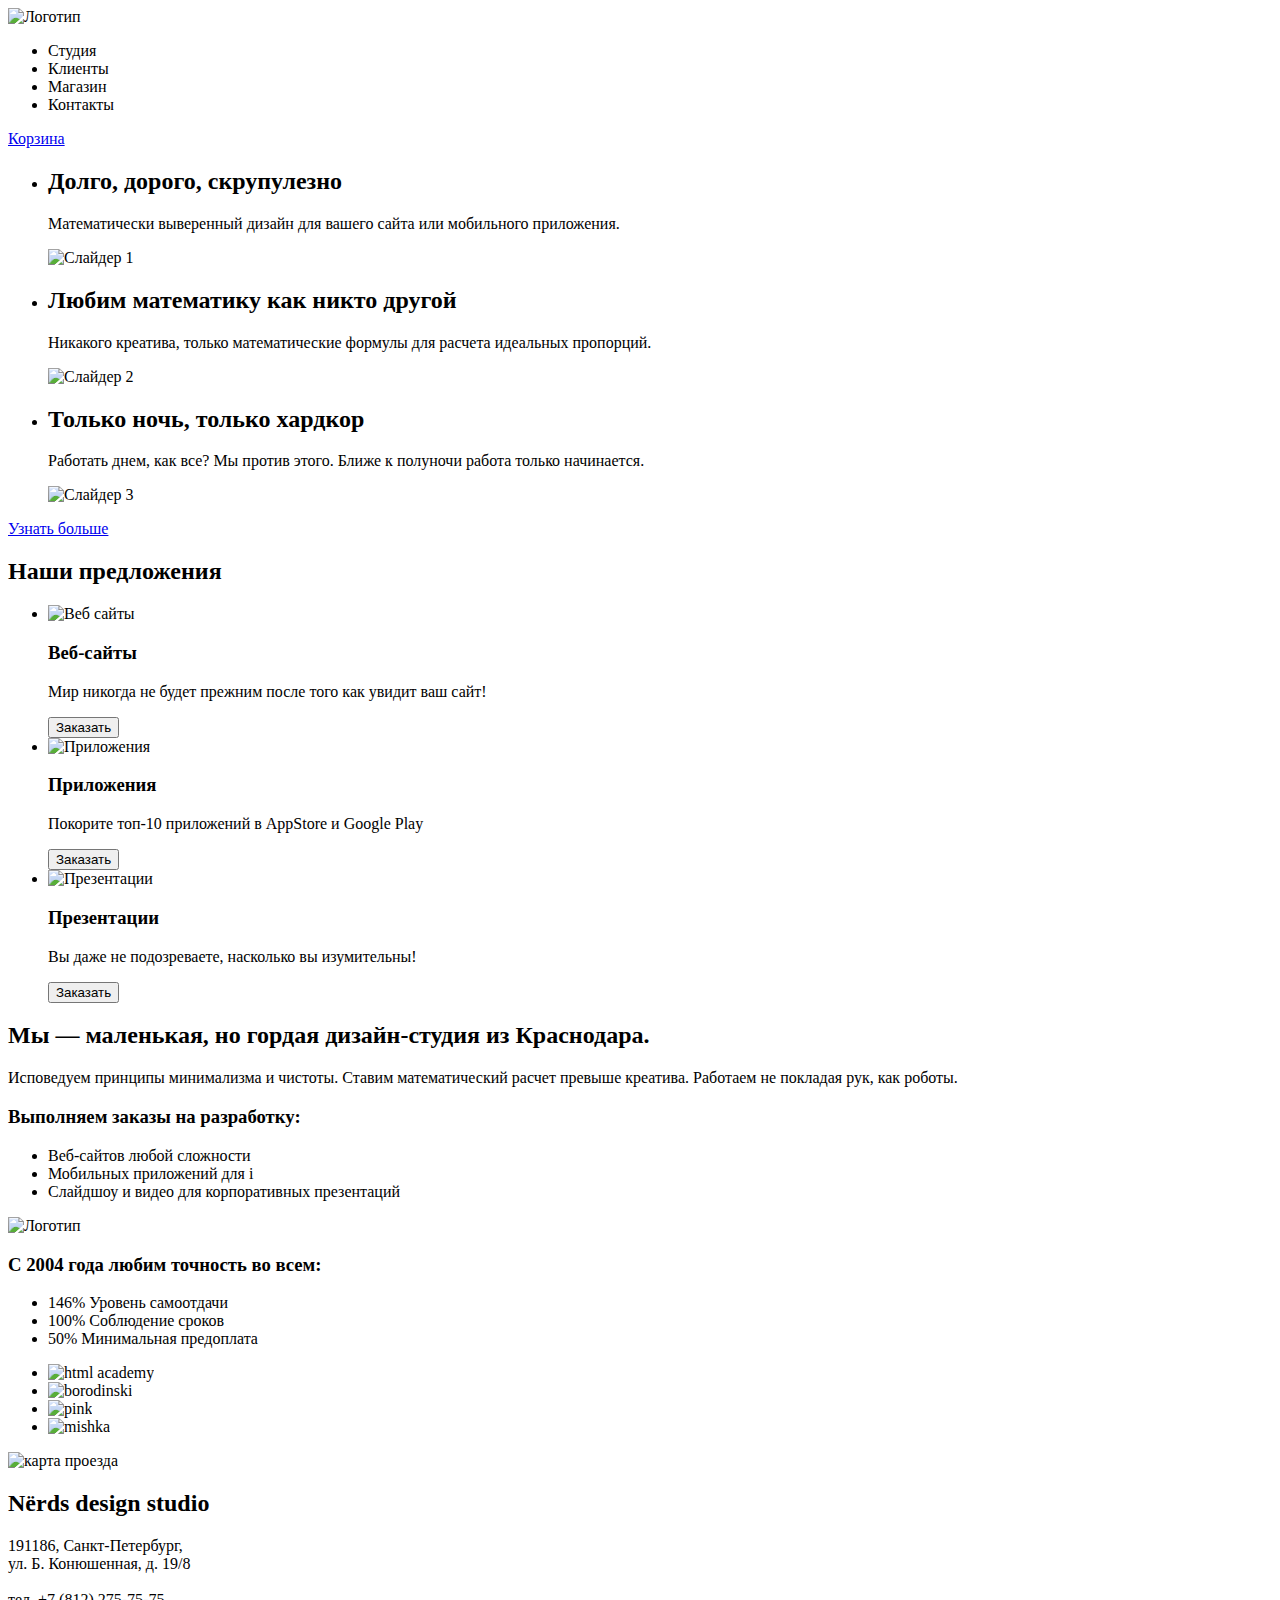
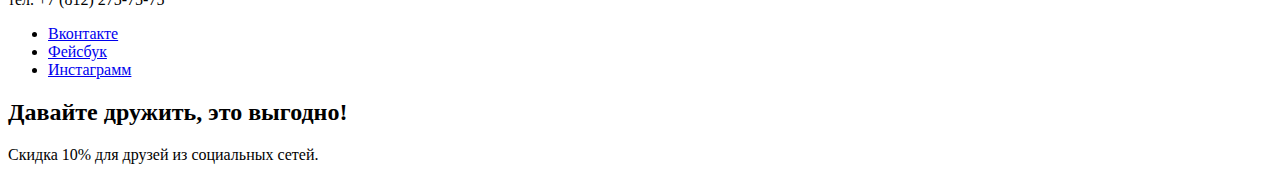
==== index.html @ 2d34b8bb "1. Разметка" ====
<!DOCTYPE html>
<html lang="ru">
  <head>
    <meta charset="UTF-8">
    <title>Nerds Index</title>
    <link href="css/normalize.css" rel="stylesheet">
    <link href="css/main.css" rel="stylesheet">
  </head>
  <body>
    <header class="main-header">
      <img src="" alt="Логотип">
      <nav class="main-navigation">
        <ul class="main-menu">
          <li>Студия</li>
          <li>Клиенты</li>
          <li>Магазин</li>
          <li>Контакты</li>
        </ul>
        <a href="#" class="cart-link">Корзина</a>
      </nav>
        <ul class="main-slider-list">
          <li class="slide-1">
              <h2>Долго, дорого, скрупулезно</h2>
              <p>Математически выверенный дизайн для вашего сайта или мобильного приложения.</p>
              <img src="" alt="Слайдер 1">
          </li>
          <li class="slide-2">
            <h2>Любим математику как никто другой</h2>
            <p>Никакого креатива, только математические формулы для расчета идеальных пропорций.</p>
            <img src="" alt="Слайдер 2">
          </li>
          <li class="slide-3">
            <h2>Только ночь, только хардкор</h2>
            <p>Работать днем, как все? Мы против этого. Ближе к полуночи работа только начинается.</p>
            <img src="" alt="Слайдер 3">
          </li>
        </ul>
        <a class="button button-know-more" href="#" >Узнать больше</a>
    </header>
    <main>
      <section class="main-offers">
        <h2 class="visually-hidden">Наши предложения</h2>
        <ul class="offers-list">
          <li class="web-sites">
              <img src="" alt="Веб сайты">
              <h3>Веб-сайты</h3>
              <p>Мир никогда не будет прежним после того как увидит ваш сайт!</p>
              <button type="submit" class="button button-order">Заказать</button>
          </li>
          <li class="applications">
            <img src="" alt="Приложения">
            <h3>Приложения</h3>
            <p>Покорите топ-10 приложений в AppStore и Google Play</p>
            <button type="submit" class="button button-order">Заказать</button>
          </li>
          <li class="presentations">
            <img src="" alt="Презентации">
            <h3>Презентации</h3>
            <p>Вы даже не подозреваете, насколько вы изумительны!</p>
            <button type="submit" class="button button-order">Заказать</button>
          </li>
        </ul>
      </section>
      <section class="about-us">
        <div class="index-columns">
          <div class="index-left-column">
            <h2>Мы — маленькая, но гордая дизайн-студия из Краснодара.</h2>
            <p>Исповедуем принципы минимализма и чистоты. Ставим математический расчет превыше креатива. Работаем не покладая рук, как роботы.</p>
            <h3>Выполняем заказы на разработку:</h3>
            <ul class="about-us-list">
              <li>Веб-сайтов любой сложности</li>
              <li>Мобильных приложений для i</li>
              <li>Слайдшоу и видео для корпоративных презентаций</li>
            </ul>
          </div>
          <div class="index-right-column">
            <img src="" alt="Логотип">
            <h3>С 2004 года любим точность во всем:</h3>
            <ul class="about-us-numbers-list">
              <li><span>146%</span> Уровень самоотдачи</li>
              <li><span>100%</span> Соблюдение сроков</li>
              <li><span>50%</span> Минимальная предоплата</li>
            </ul>
          </div>
        </div>
        <ul class="customers-list">
          <li><img src="" alt="html academy"></li>
          <li><img src="" alt="borodinski"></li>
          <li><img src="" alt="pink"></li>
          <li><img src="" alt="mishka"></li>
        </ul>
      </section>
    </main>
    <footer>
      <section class="footer-map">
        <img src="" alt="карта проезда">
        <div class="footer-map-contacts">
          <h2>Nёrds design studio</h2>
          <p>191186, Санкт-Петербург,<br>
            ул. Б. Конюшенная, д. 19/8 <br>
            <br>
            тел. +7 (812) 275-75-75
          </p>
        </div>
      </section>
      <ul class="footer-social-list">
        <li><a href="#" class="vk"><span class="visually-hidden">Вконтакте</span></a></li>
        <li><a href="#" class="facebook"><span class="visually-hidden">Фейсбук</span></a></li>
        <li><a href="#" class="instagram"><span class="visually-hidden">Инстаграмм</span></a></li>
      </ul>
      <h2>Давайте дружить, это выгодно!</h2>
      <p>Скидка 10% для друзей из социальных сетей.</p>
    </footer>
  </body>
</html>
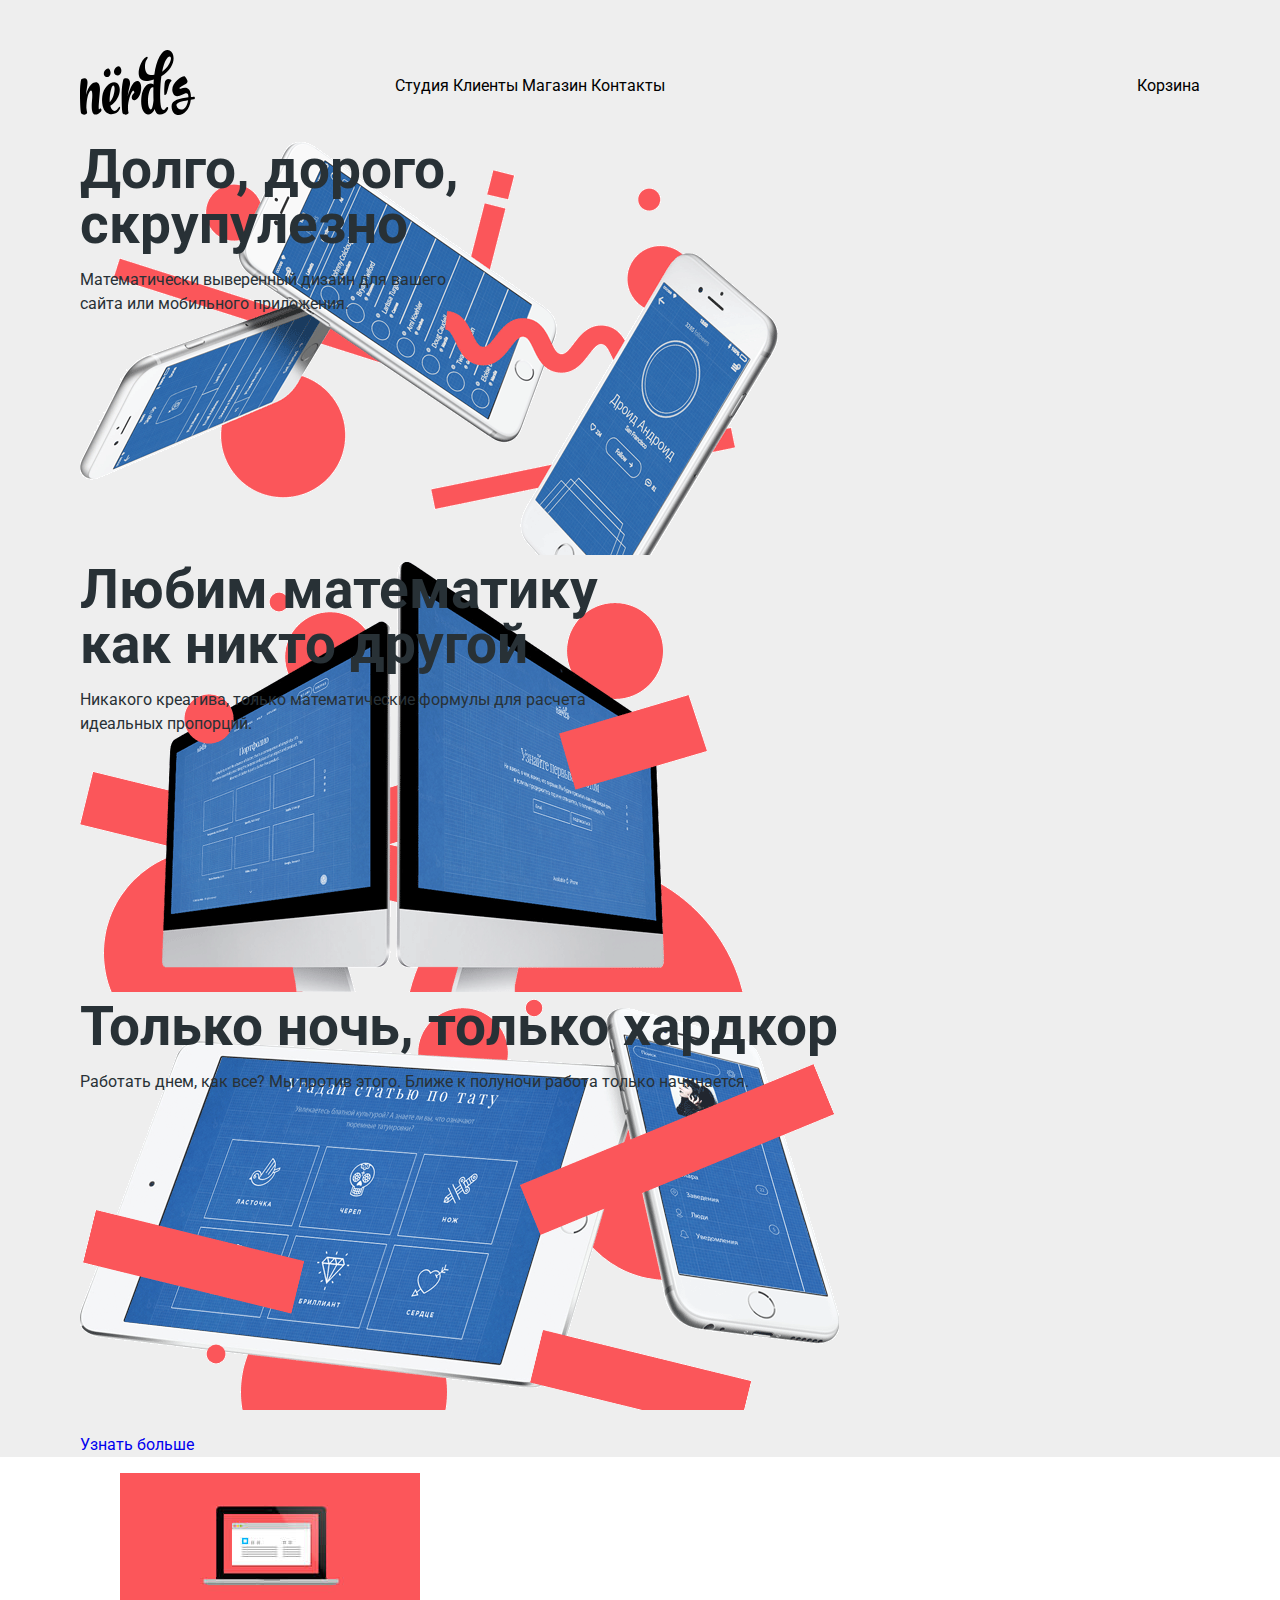
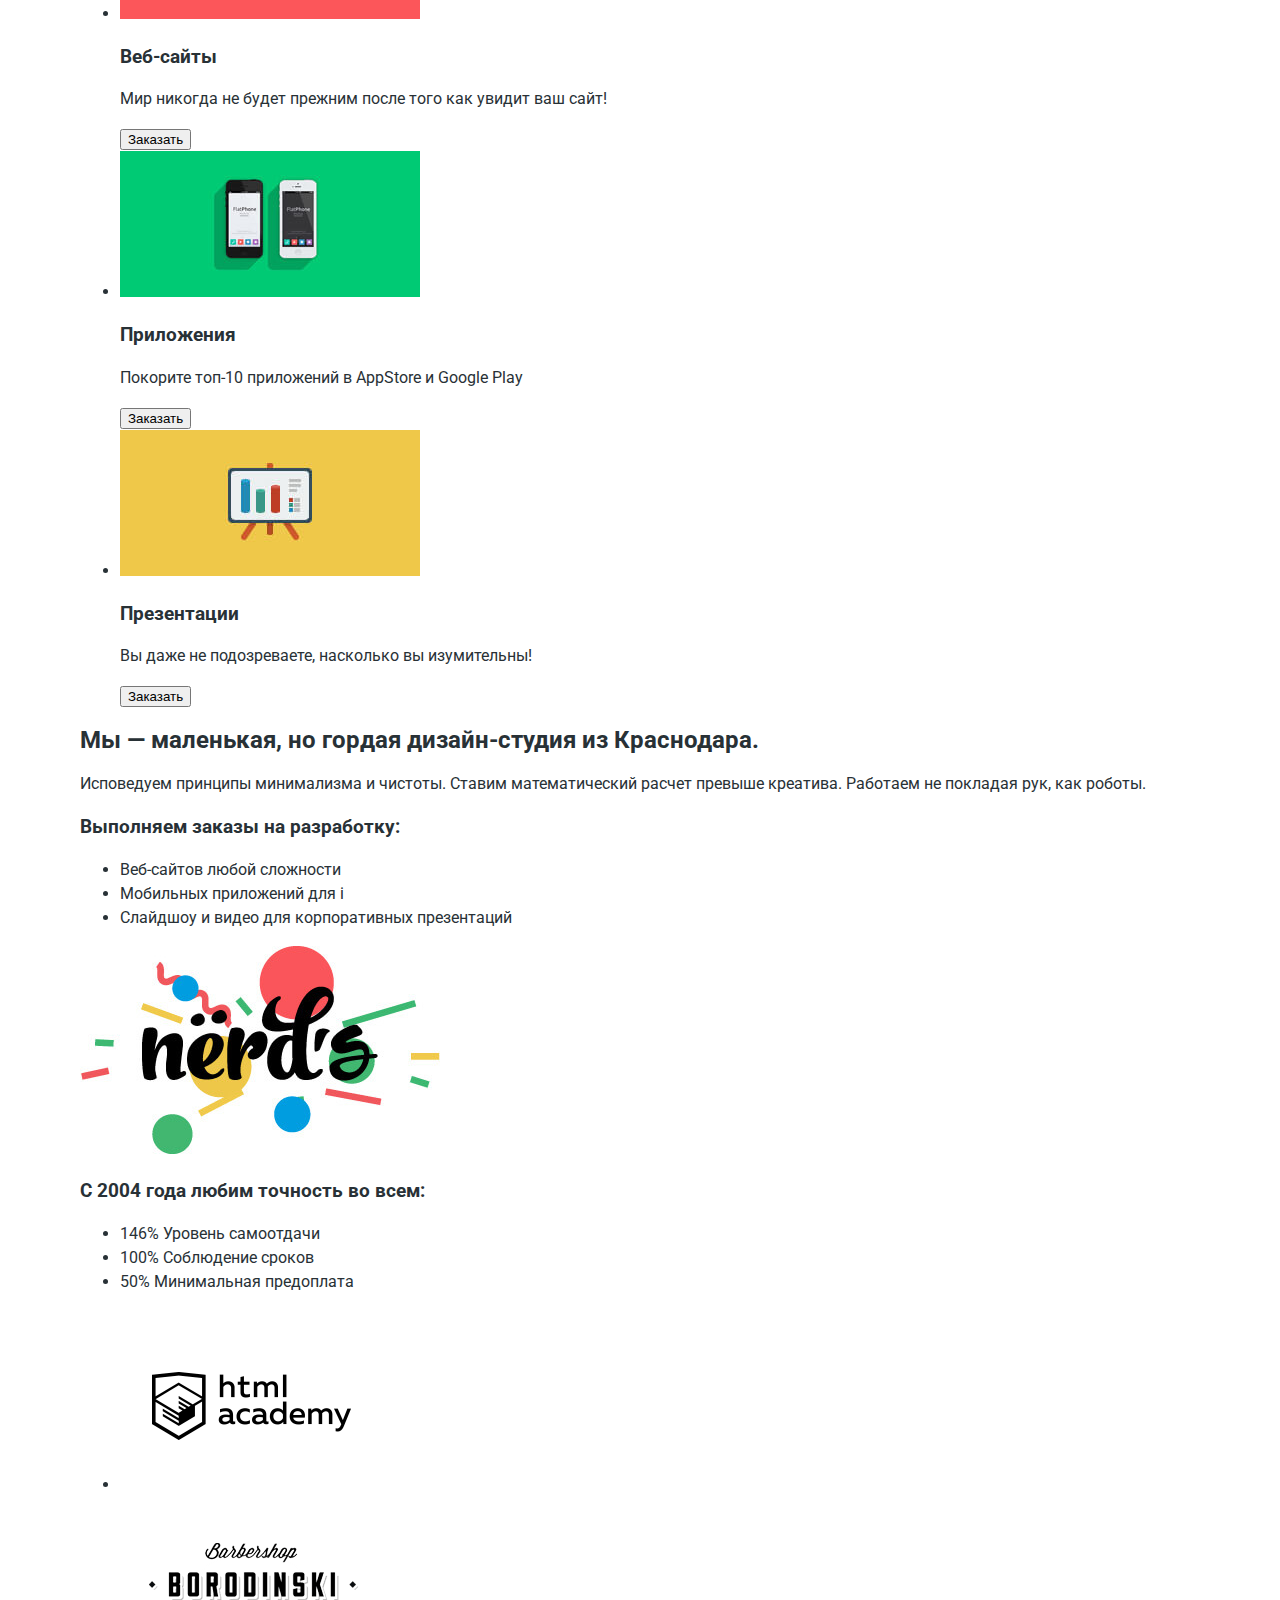
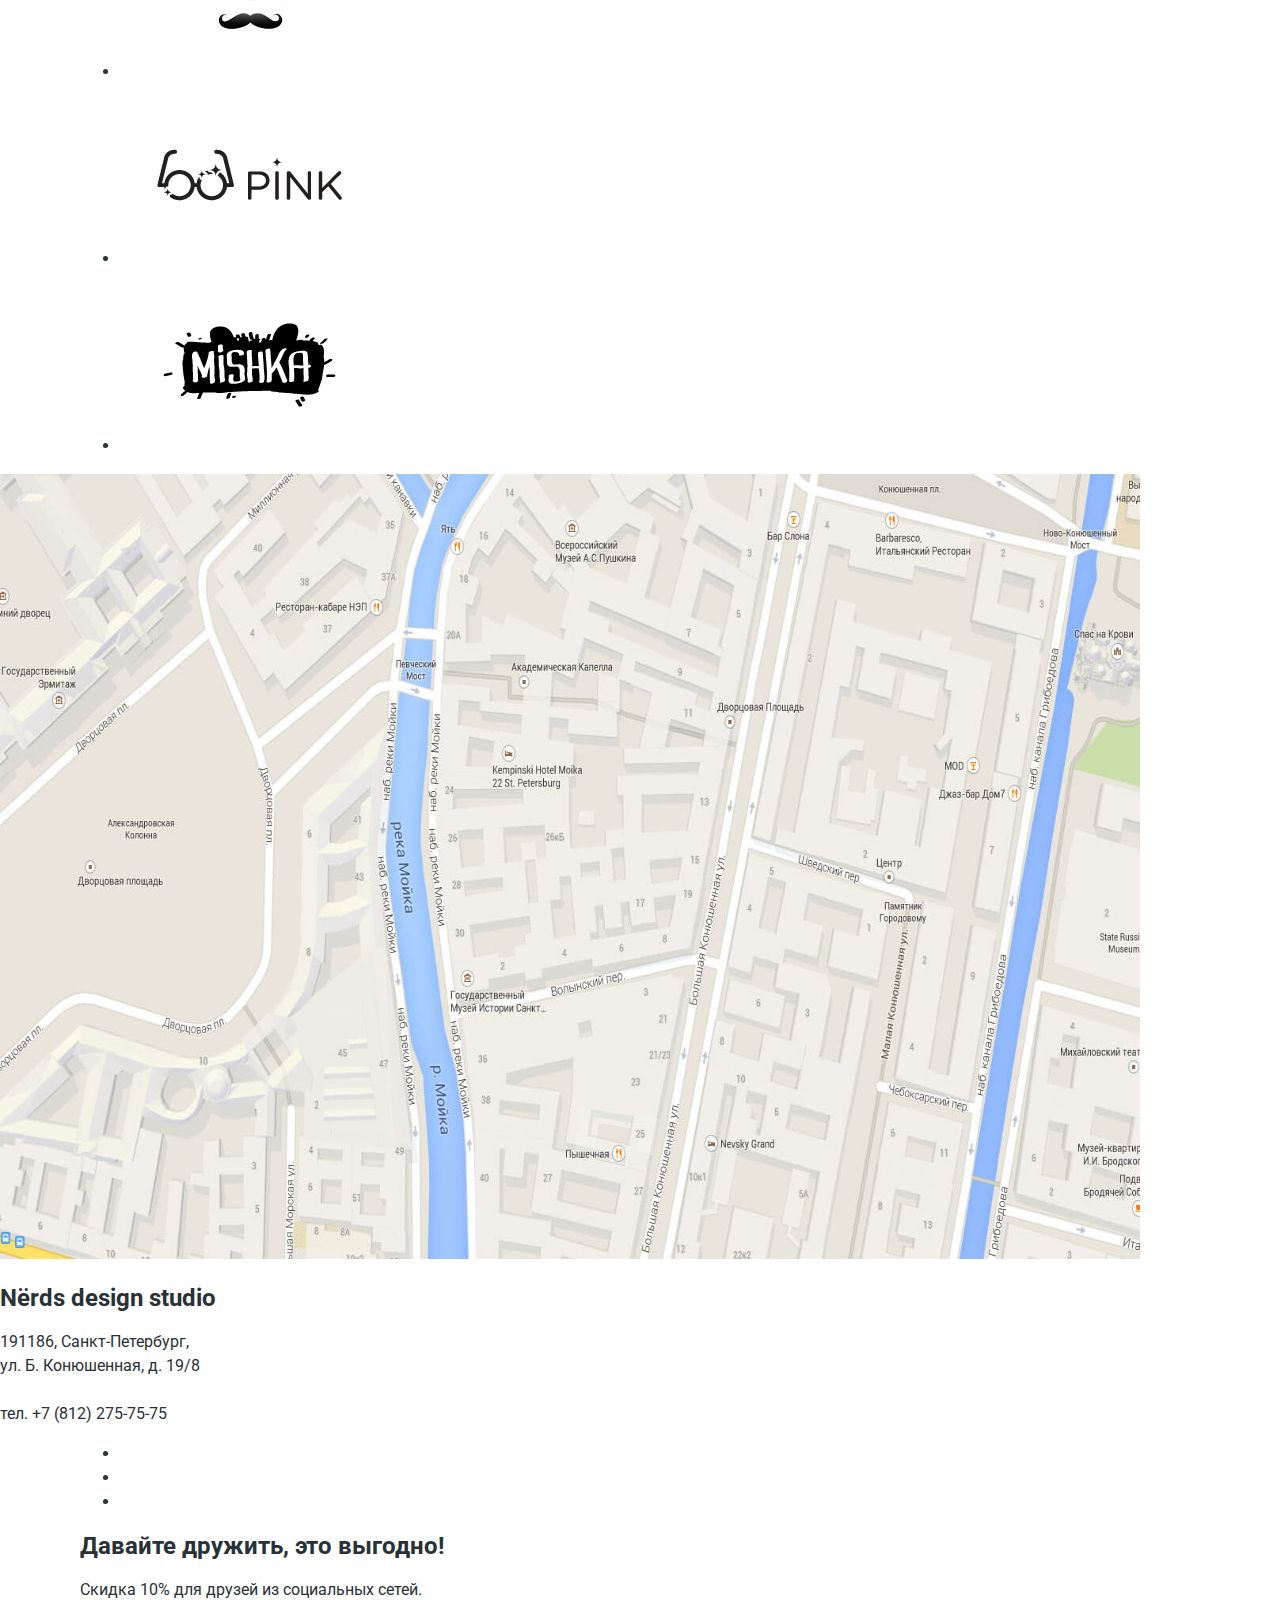
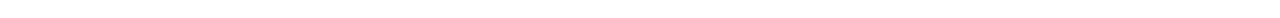
==== commit f8ad44ca: "1) Разметка Главной и Каталога. 2) Добавление графики. 3) Добаление css и начало верстки слайдера" ====
--- a/index.html
+++ b/index.html
@@ -4,57 +4,69 @@
     <meta charset="UTF-8">
     <title>Nerds Index</title>
     <link href="css/normalize.css" rel="stylesheet">
-    <link href="css/main.css" rel="stylesheet">
+    <link href="css/style.css" rel="stylesheet">
+    <link href="https://fonts.googleapis.com/css?family=Roboto:400,700&amp;subset=cyrillic" rel="stylesheet">
   </head>
   <body>
-    <header class="main-header">
-      <img src="" alt="Логотип">
-      <nav class="main-navigation">
-        <ul class="main-menu">
-          <li>Студия</li>
-          <li>Клиенты</li>
-          <li>Магазин</li>
-          <li>Контакты</li>
-        </ul>
-        <a href="#" class="cart-link">Корзина</a>
-      </nav>
-        <ul class="main-slider-list">
-          <li class="slide-1">
-              <h2>Долго, дорого, скрупулезно</h2>
-              <p>Математически выверенный дизайн для вашего сайта или мобильного приложения.</p>
-              <img src="" alt="Слайдер 1">
-          </li>
-          <li class="slide-2">
-            <h2>Любим математику как никто другой</h2>
-            <p>Никакого креатива, только математические формулы для расчета идеальных пропорций.</p>
-            <img src="" alt="Слайдер 2">
-          </li>
-          <li class="slide-3">
-            <h2>Только ночь, только хардкор</h2>
-            <p>Работать днем, как все? Мы против этого. Ближе к полуночи работа только начинается.</p>
-            <img src="" alt="Слайдер 3">
-          </li>
-        </ul>
-        <a class="button button-know-more" href="#" >Узнать больше</a>
+    <header class="main__header">
+      <div class="container">
+        <div class="main__header--wrapper">
+          <a href="#" class="main__header--logo"><img src="img/nerds-logo.svg" width="160" height="65" alt="Логотип"></a>
+          <nav class="main__navigation">
+            <ul class="main-menu__list">
+              <li><a href="#">Студия</a></li>
+              <li><a href="#">Клиенты</a></li>
+              <li><a href="catalog.html">Магазин</a></li>
+              <li><a href="#">Контакты</a></li>
+            </ul>
+            <a href="#" class="cart__link">Корзина</a>
+          </nav>
+        </div>
+          <ul class="main-slider__list">
+            <li class="slide-1">
+              <div class="slide__description">
+                  <h2>Долго, дорого, скрупулезно</h2>
+                  <p>Математически выверенный дизайн для вашего сайта или мобильного приложения.</p>
+              </div>
+              <img src="img/nerds-index-slide1.png" width="698" height="413" alt="Слайдер 1">
+            </li>
+            <li class="slide-2">
+              <div class="slide__description">
+                <h2>Любим математику как никто другой</h2>
+                <p>Никакого креатива, только математические формулы для расчета идеальных пропорций.</p>
+              </div>
+              <img src="img/nerds-index-slide2.png" width="663" height="430" alt="Слайдер 2">
+            </li>
+            <li class="slide-3">
+              <div class="slide__description">
+                <h2>Только ночь, только хардкор</h2>
+                <p>Работать днем, как все? Мы против этого. Ближе к полуночи работа только начинается.</p>
+              </div>
+              <img src="img/nerds-index-slide3.png" width="759" height="411" alt="Слайдер 3">
+            </li>
+          </ul>
+          <a class="button button-know-more" href="#" >Узнать больше</a>
+        </div>
     </header>
-    <main>
+    <main class="container">
+      <h1 class="visually-hidden">Студия Nerds</h1>
       <section class="main-offers">
         <h2 class="visually-hidden">Наши предложения</h2>
-        <ul class="offers-list">
+        <ul class="offers__list">
           <li class="web-sites">
-              <img src="" alt="Веб сайты">
+              <img src="img/illustration-1.jpg" width="300" height="146" alt="Веб сайты">
               <h3>Веб-сайты</h3>
               <p>Мир никогда не будет прежним после того как увидит ваш сайт!</p>
               <button type="submit" class="button button-order">Заказать</button>
           </li>
           <li class="applications">
-            <img src="" alt="Приложения">
+            <img src="img/illustration-2.jpg" width="300" height="146" alt="Приложения">
             <h3>Приложения</h3>
             <p>Покорите топ-10 приложений в AppStore и Google Play</p>
             <button type="submit" class="button button-order">Заказать</button>
           </li>
           <li class="presentations">
-            <img src="" alt="Презентации">
+            <img src="img/illustration-3.jpg" width="300" height="146" alt="Презентации">
             <h3>Презентации</h3>
             <p>Вы даже не подозреваете, насколько вы изумительны!</p>
             <button type="submit" class="button button-order">Заказать</button>
@@ -62,38 +74,38 @@
         </ul>
       </section>
       <section class="about-us">
-        <div class="index-columns">
-          <div class="index-left-column">
+        <div class="index__columns">
+          <div class="index-left__column">
             <h2>Мы — маленькая, но гордая дизайн-студия из Краснодара.</h2>
             <p>Исповедуем принципы минимализма и чистоты. Ставим математический расчет превыше креатива. Работаем не покладая рук, как роботы.</p>
             <h3>Выполняем заказы на разработку:</h3>
-            <ul class="about-us-list">
+            <ul class="about-us__list">
               <li>Веб-сайтов любой сложности</li>
               <li>Мобильных приложений для i</li>
               <li>Слайдшоу и видео для корпоративных презентаций</li>
             </ul>
           </div>
-          <div class="index-right-column">
-            <img src="" alt="Логотип">
+          <div class="index-right__column">
+            <img src="img/nerds-illustration.jpg" width="360" height="208" alt="Логотип">
             <h3>С 2004 года любим точность во всем:</h3>
-            <ul class="about-us-numbers-list">
+            <ul class="about-us-numbers__list">
               <li><span>146%</span> Уровень самоотдачи</li>
               <li><span>100%</span> Соблюдение сроков</li>
               <li><span>50%</span> Минимальная предоплата</li>
             </ul>
           </div>
         </div>
-        <ul class="customers-list">
-          <li><img src="" alt="html academy"></li>
-          <li><img src="" alt="borodinski"></li>
-          <li><img src="" alt="pink"></li>
-          <li><img src="" alt="mishka"></li>
+        <ul class="customers__list">
+          <li><img src="img/logo-1.png" width="260" height="180" alt="html academy"></li>
+          <li><img src="img/logo-2.png" width="260" height="180" alt="borodinski"></li>
+          <li><img src="img/logo-3.png" width="260" height="180" alt="pink"></li>
+          <li><img src="img/logo-4.png" width="260" height="180" alt="mishka"></li>
         </ul>
       </section>
     </main>
     <footer>
       <section class="footer-map">
-        <img src="" alt="карта проезда">
+        <img src="img/map.jpg" width="1140" height="785" alt="карта проезда">
         <div class="footer-map-contacts">
           <h2>Nёrds design studio</h2>
           <p>191186, Санкт-Петербург,<br>
@@ -103,13 +115,15 @@
           </p>
         </div>
       </section>
-      <ul class="footer-social-list">
-        <li><a href="#" class="vk"><span class="visually-hidden">Вконтакте</span></a></li>
-        <li><a href="#" class="facebook"><span class="visually-hidden">Фейсбук</span></a></li>
-        <li><a href="#" class="instagram"><span class="visually-hidden">Инстаграмм</span></a></li>
-      </ul>
-      <h2>Давайте дружить, это выгодно!</h2>
-      <p>Скидка 10% для друзей из социальных сетей.</p>
+      <div class="container">
+        <ul class="footer-social__list">
+          <li><a href="#" class="vk"><span class="visually-hidden">Вконтакте</span></a></li>
+          <li><a href="#" class="facebook"><span class="visually-hidden">Фейсбук</span></a></li>
+          <li><a href="#" class="instagram"><span class="visually-hidden">Инстаграмм</span></a></li>
+        </ul>
+        <h2>Давайте дружить, это выгодно!</h2>
+        <p>Скидка 10% для друзей из социальных сетей.</p>
+      </div>
     </footer>
   </body>
 </html>
--- a/css/style.css
+++ b/css/style.css
@@ -0,0 +1,119 @@
+
+body {
+  margin: 0;
+  padding: 0;
+  font-size: 16px;
+  font-weight: 400;
+  font-family: 'Roboto', 'Arial', sans-serif;
+  line-height: 24px;
+  color: #283136;
+  background-color: #ffffff;
+}
+
+a {
+  text-decoration: none;
+}
+
+img {
+  max-width: 100%;
+}
+
+html {
+  box-sizing: border-box;
+}
+*, *::before, *::after {
+  box-sizing: inherit;
+}
+
+.visually-hidden:not(:focus):not(:active),
+input[type="checkbox"].visually-hidden,
+input[type="radio"].visually-hidden {
+	position: absolute;
+	width: 1px;
+	height: 1px;
+	margin: -1px;
+	border: 0;
+	padding: 0;
+	white-space: nowrap;
+	clip-path: inset(100%);
+	clip: rect(0 0 0 0);
+	overflow: hidden;
+}
+
+.container {
+  max-width: 1160px;
+  margin: 0 auto;
+  padding: 0 20px;
+}
+
+.main__header {
+  background-color: #eeeeee;
+}
+
+.main__header--wrapper {
+  display: flex;
+  padding-top: 50px;
+}
+
+.main__header--logo {
+  margin-right: 200px;
+}
+
+.main__navigation {
+  display: flex;
+  justify-content: space-between;
+  width: 100%;
+  padding: 24px 0;
+  color: #000000;
+  text-transform: capitalize;
+}
+
+.main__navigation a {
+  color: inherit;
+}
+
+.main-menu__list {
+  margin: 0;
+  padding: 0;
+  list-style: none;
+}
+
+.main-menu__list li {
+  display: inline-block;
+}
+
+.main-slider__list {
+  margin-top: 20px;
+  padding: 0;
+  list-style: none;
+}
+
+.main-slider__list li {
+  
+}
+
+.main-slider__list h2 {
+  margin: 0;
+  font-size: 55px;
+  line-height: 55px;
+}
+
+.main-slider__list img {
+  position: relative;
+  margin-left: auto;
+  z-index: 1;
+}
+
+.slide__description {
+  position: absolute;
+  z-index: 2;
+}
+
+.slide-1 .slide__description {
+  max-width: 380px;
+
+}
+
+.slide-2 .slide__description {
+  max-width: 520px;
+}
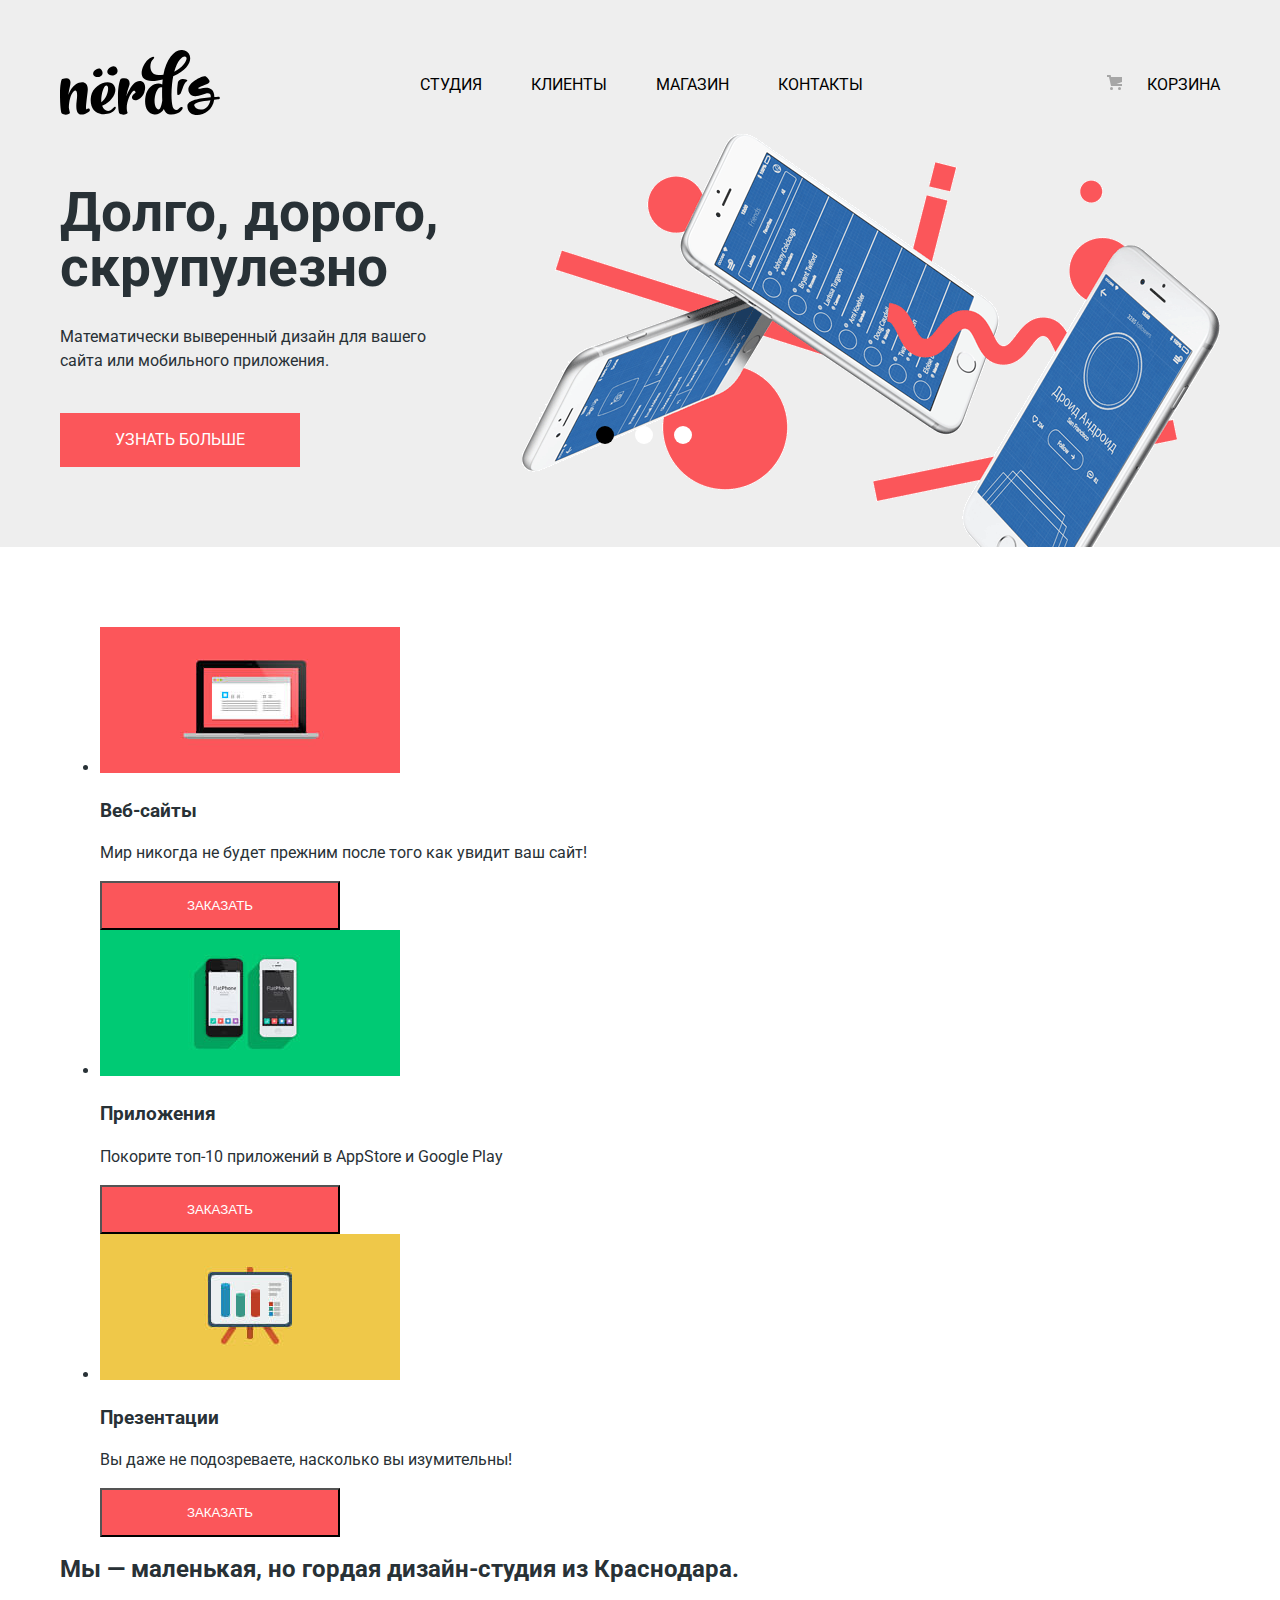
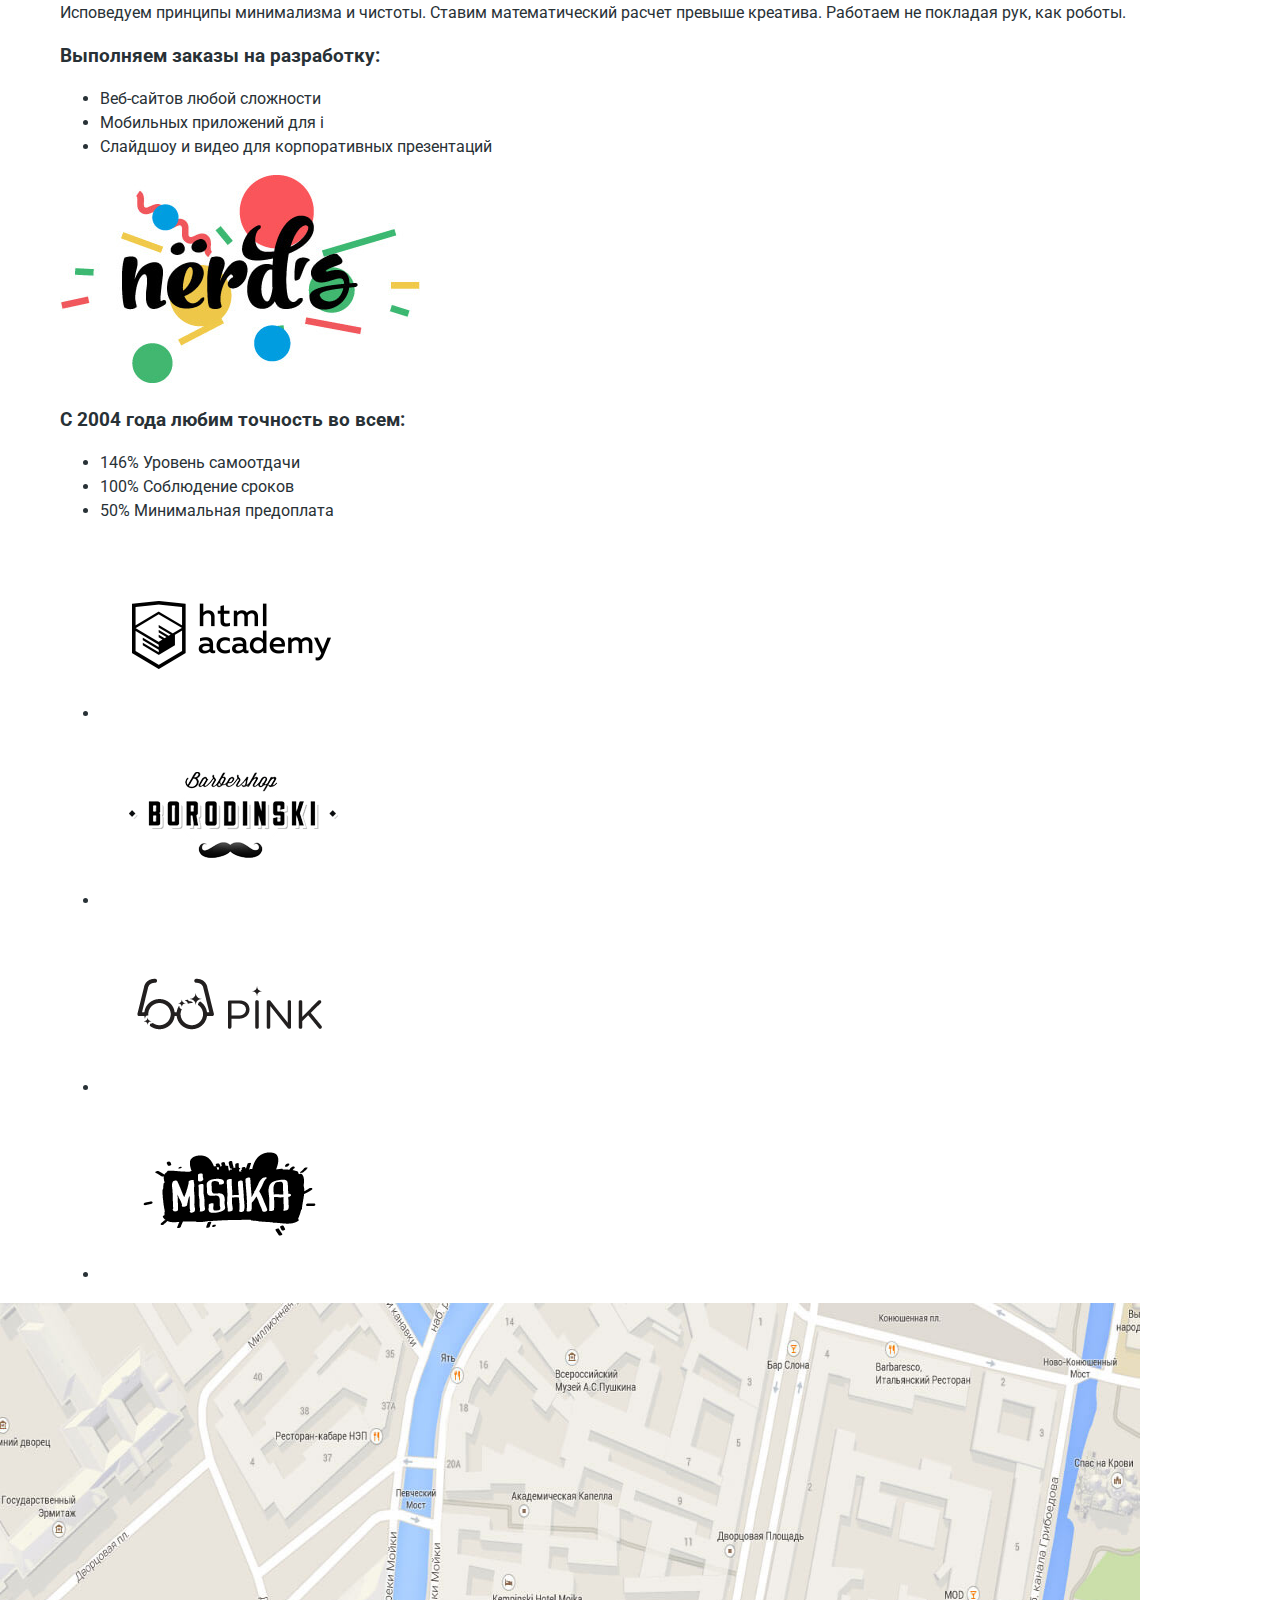
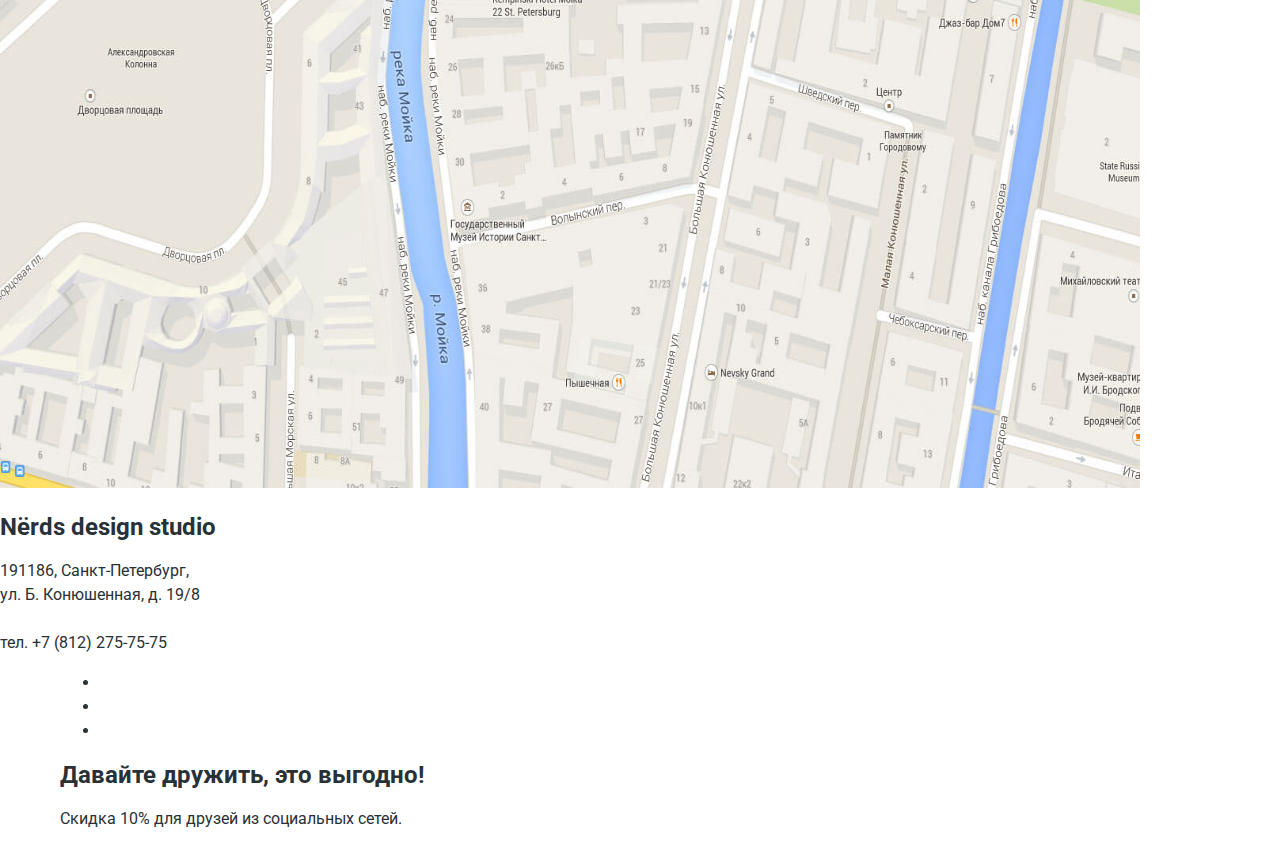
==== commit c046e704: "верстка шапки и слайдера" ====
--- a/index.html
+++ b/index.html
@@ -10,49 +10,71 @@
   <body>
     <header class="main__header">
       <div class="container">
-        <div class="main__header--wrapper">
-          <a href="#" class="main__header--logo"><img src="img/nerds-logo.svg" width="160" height="65" alt="Логотип"></a>
           <nav class="main__navigation">
-            <ul class="main-menu__list">
-              <li><a href="#">Студия</a></li>
-              <li><a href="#">Клиенты</a></li>
-              <li><a href="catalog.html">Магазин</a></li>
-              <li><a href="#">Контакты</a></li>
+            <div class="main-header__logo">
+              <a href="#"></a>
+            </div>
+            <div class="main-header__menus">
+              <ul class="main-menu__list">
+                <li><a href="#">Студия</a></li>
+                <li><a href="#">Клиенты</a></li>
+                <li><a href="catalog.html">Магазин</a></li>
+                <li><a href="#">Контакты</a></li>
+              </ul>
+              <ul class="user-menu__list">
+                <li><a href="#" class="cart__link">Корзина</a></li>
+              </ul>
+            </div>
+          </nav>
+          <section class="slider">
+            <input type="radio" name="toggle" id="toggle-1" checked>
+            <input type="radio" name="toggle" id="toggle-2">
+            <input type="radio" name="toggle" id="toggle-3">
+            <div class="slider-controls">
+              <label for="toggle-1"></label>
+              <label for="toggle-2"></label>
+              <label for="toggle-3"></label>
+            </div>
+            <ul class="slider-slides__list clearfix">
+              <li class="slide-1">
+                <div class="slide__description">
+                    <h2>Долго, дорого, скрупулезно</h2>
+                    <p>Математически выверенный дизайн для вашего сайта или мобильного приложения.</p>
+                    <a class="button button-know-more" href="#" >Узнать больше</a>
+                </div>
+                <div class="slide__image">
+                  <img src="img/nerds-index-slide1.png" width="698" height="413" alt="Слайдер 1">
+                </div>
+              </li>
+              <li class="slide-2">
+                <div class="slide__description">
+                  <h2>Любим математику как никто другой</h2>
+                  <p>Никакого креатива, только математические формулы для расчета идеальных пропорций.</p>
+                  <a class="button button-know-more" href="#" >Узнать больше</a>
+                </div>
+                <div class="slide__image">
+                  <img src="img/nerds-index-slide2.png" width="663" height="430" alt="Слайдер 2">
+                </div>
+              </li>
+              <li class="slide-3">
+                <div class="slide__description">
+                  <h2>Только ночь, только хардкор</h2>
+                  <p>Работать днем, как все? Мы против этого. Ближе к полуночи работа только начинается.</p>
+                  <a class="button button-know-more" href="#" >Узнать больше</a>
+                </div>
+                <div class="slide__image">
+                  <img src="img/nerds-index-slide3.png" width="759" height="411" alt="Слайдер 3">
+                </div>
+              </li>
             </ul>
-            <a href="#" class="cart__link">Корзина</a>
-          </nav>
-        </div>
-          <ul class="main-slider__list">
-            <li class="slide-1">
-              <div class="slide__description">
-                  <h2>Долго, дорого, скрупулезно</h2>
-                  <p>Математически выверенный дизайн для вашего сайта или мобильного приложения.</p>
-              </div>
-              <img src="img/nerds-index-slide1.png" width="698" height="413" alt="Слайдер 1">
-            </li>
-            <li class="slide-2">
-              <div class="slide__description">
-                <h2>Любим математику как никто другой</h2>
-                <p>Никакого креатива, только математические формулы для расчета идеальных пропорций.</p>
-              </div>
-              <img src="img/nerds-index-slide2.png" width="663" height="430" alt="Слайдер 2">
-            </li>
-            <li class="slide-3">
-              <div class="slide__description">
-                <h2>Только ночь, только хардкор</h2>
-                <p>Работать днем, как все? Мы против этого. Ближе к полуночи работа только начинается.</p>
-              </div>
-              <img src="img/nerds-index-slide3.png" width="759" height="411" alt="Слайдер 3">
-            </li>
-          </ul>
-          <a class="button button-know-more" href="#" >Узнать больше</a>
+          </section>
         </div>
     </header>
     <main class="container">
       <h1 class="visually-hidden">Студия Nerds</h1>
       <section class="main-offers">
         <h2 class="visually-hidden">Наши предложения</h2>
-        <ul class="offers__list">
+        <ul class="main-offers__list">
           <li class="web-sites">
               <img src="img/illustration-1.jpg" width="300" height="146" alt="Веб сайты">
               <h3>Веб-сайты</h3>
--- a/css/style.css
+++ b/css/style.css
@@ -1,5 +1,6 @@
 
 body {
+  min-width: 1160px;
   margin: 0;
   padding: 0;
   font-size: 16px;
@@ -21,6 +22,7 @@
 html {
   box-sizing: border-box;
 }
+
 *, *::before, *::after {
   box-sizing: inherit;
 }
@@ -41,35 +43,54 @@
 }
 
 .container {
-  max-width: 1160px;
+  width: 1160px;
   margin: 0 auto;
-  padding: 0 20px;
 }
 
 .main__header {
   background-color: #eeeeee;
 }
 
-.main__header--wrapper {
+.main__navigation {
   display: flex;
   padding-top: 50px;
 }
 
-.main__header--logo {
+.main__navigation a {
+  color: inherit;
+}
+
+.main-header__logo {
+  height: 65px;
+}
+
+.main-header__logo a {
+  display: inline-block;
+  width: 160px;
+  height: 65px;
   margin-right: 200px;
-}
-
-.main__navigation {
+  background-image: url("../img/nerds-logo.svg");
+  /*background-position: 0 0;
+  background-repeat: no-repeat;
+  background-size: contain;*/
+}
+
+.main-header__logo a:hover {
+  background-image: url("../img/nerds-logo__hover.svg");
+}
+
+.main-header__logo a:active {
+  background-image: url("../img/nerds-logo__active.svg");
+}
+
+.main-header__menus {
   display: flex;
   justify-content: space-between;
   width: 100%;
-  padding: 24px 0;
+  padding: 20px 0 15px;
+  line-height: 30px;
   color: #000000;
-  text-transform: capitalize;
-}
-
-.main__navigation a {
-  color: inherit;
+  text-transform: uppercase;
 }
 
 .main-menu__list {
@@ -80,33 +101,127 @@
 
 .main-menu__list li {
   display: inline-block;
-}
-
-.main-slider__list {
-  margin-top: 20px;
+  margin-right: 45px;
+}
+
+.main-menu__list a {
+  position: relative;
+  padding-bottom: 15px;
+}
+
+.main-menu__list:not(.main-menu__current) a:hover::after {
+  content: "";
+  position: absolute;
+  bottom: 0;
+  left: 0;
+  width: 100%;
+  height: 2px;
+  background-color: #fb565a;
+}
+
+.main-menu__list a:hover,
+.user-menu__list a:hover {
+  color: #fb565a;
+}
+
+.main-menu__list a:active,
+.user-menu__list a:active {
+  color: #a6a6a6;
+}
+
+.main-menu__current a {
+  position: relative;
+}
+
+.main-menu__current a::after {
+  content: "";
+  position: absolute;
+  bottom: 0;
+  left: 0;
+  height: 2px;
+  width: 100%;
+  background-color: #fb565a;
+}
+
+.user-menu__list {
+  margin: 0;
   padding: 0;
   list-style: none;
 }
 
-.main-slider__list li {
-  
-}
-
-.main-slider__list h2 {
-  margin: 0;
+.user-menu__list a {
+  position: relative;
+  padding-bottom: 15px;
+}
+
+.user-menu__list a:hover::after {
+  content: "";
+  position: absolute;
+  bottom: 0;
+  left: 0;
+  width: 100%;
+  height: 2px;
+  background-color: #fb565a;
+}
+
+.cart__link {
+  position: relative;
+  padding: 0;
+  padding-left: 40px;
+}
+
+.cart__link::before {
+  content: "";
+  display: inline-block;
+  position: absolute;
+  top: 0;
+  left: 0;
+  width: 15px;
+  height: 15px;
+  background-image: url("../img/cart-icon.svg");
+  background-repeat: no-repeat;
+  background-position: 0 0;
+}
+
+.slider {
+  position: relative;
+  overflow: hidden;
+}
+
+.slider-slides__list {
+  margin: 0;
+  padding: 0;
+  width: 300%;
+  list-style: none;
+}
+
+.clearfix::after {
+  content: "";
+  display: table;
+  clear: both;
+}
+
+.slider-slides__list li {
+  position: relative;
+  display: flex;
+  float: left;
+  height: 432px;
+  width: 1160px;
+  background-color: #eeeeee;
+}
+
+.slider-slides__list h2 {
+  margin: 0;
+  margin-bottom: 30px;
   font-size: 55px;
   line-height: 55px;
 }
 
-.main-slider__list img {
-  position: relative;
-  margin-left: auto;
-  z-index: 1;
-}
-
 .slide__description {
   position: absolute;
-  z-index: 2;
+  bottom: 0;
+  left: 0;
+  margin-bottom: 80px;
 }
 
 .slide-1 .slide__description {
@@ -117,3 +232,84 @@
 .slide-2 .slide__description {
   max-width: 520px;
 }
+
+.slide-3 .slide__description {
+  max-width: 410px;
+}
+
+.slide__description p {
+  margin: 0;
+}
+
+.button {
+  display: block;
+  width: 240px;
+  padding: 15px 0;
+  color: #ffffff;
+  text-align: center;
+  text-transform: uppercase;
+  background-color: #fb565a;
+}
+
+.button-know-more {
+  margin-top: 40px;
+}
+
+.slide__image {
+  line-height: 0;
+  margin-top: auto;
+  margin-left: auto;
+}
+
+.slider-controls {
+  position: absolute;
+  bottom: 96px;
+  left: 536px;
+  z-index: 3;
+}
+
+.slider-controls label {
+  display: inline-block;
+  margin-right: 17px;
+}
+
+.slider input[type="radio"] {
+  display: none;
+}
+
+.slider-controls label {
+  display: inline-block;
+  width: 18px;
+  height: 18px;
+  background-color: #ffffff;
+  border-radius: 50%
+}
+
+#toggle-1:checked ~ .slider-controls label[for="toggle-1"],
+#toggle-2:checked ~ .slider-controls label[for="toggle-2"],
+#toggle-3:checked ~ .slider-controls label[for="toggle-3"] {
+    background-color: #000000;
+  }
+
+#toggle-1:checked ~ .slider-slides__list {
+  transform: translate(0);
+  transition-duration: 0.8s;
+}
+
+#toggle-2:checked ~ .slider-slides__list {
+  transform: translate(-1160px);
+  transition-duration: 0.8s;
+}
+
+#toggle-3:checked ~ .slider-slides__list {
+  transform: translate(-2320px);
+  transition-duration: 0.8s;
+}
+
+.main-offers {
+  margin: 80px 0 0;
+}
+
+.main-offers__list {
+  margin: 0;
+}
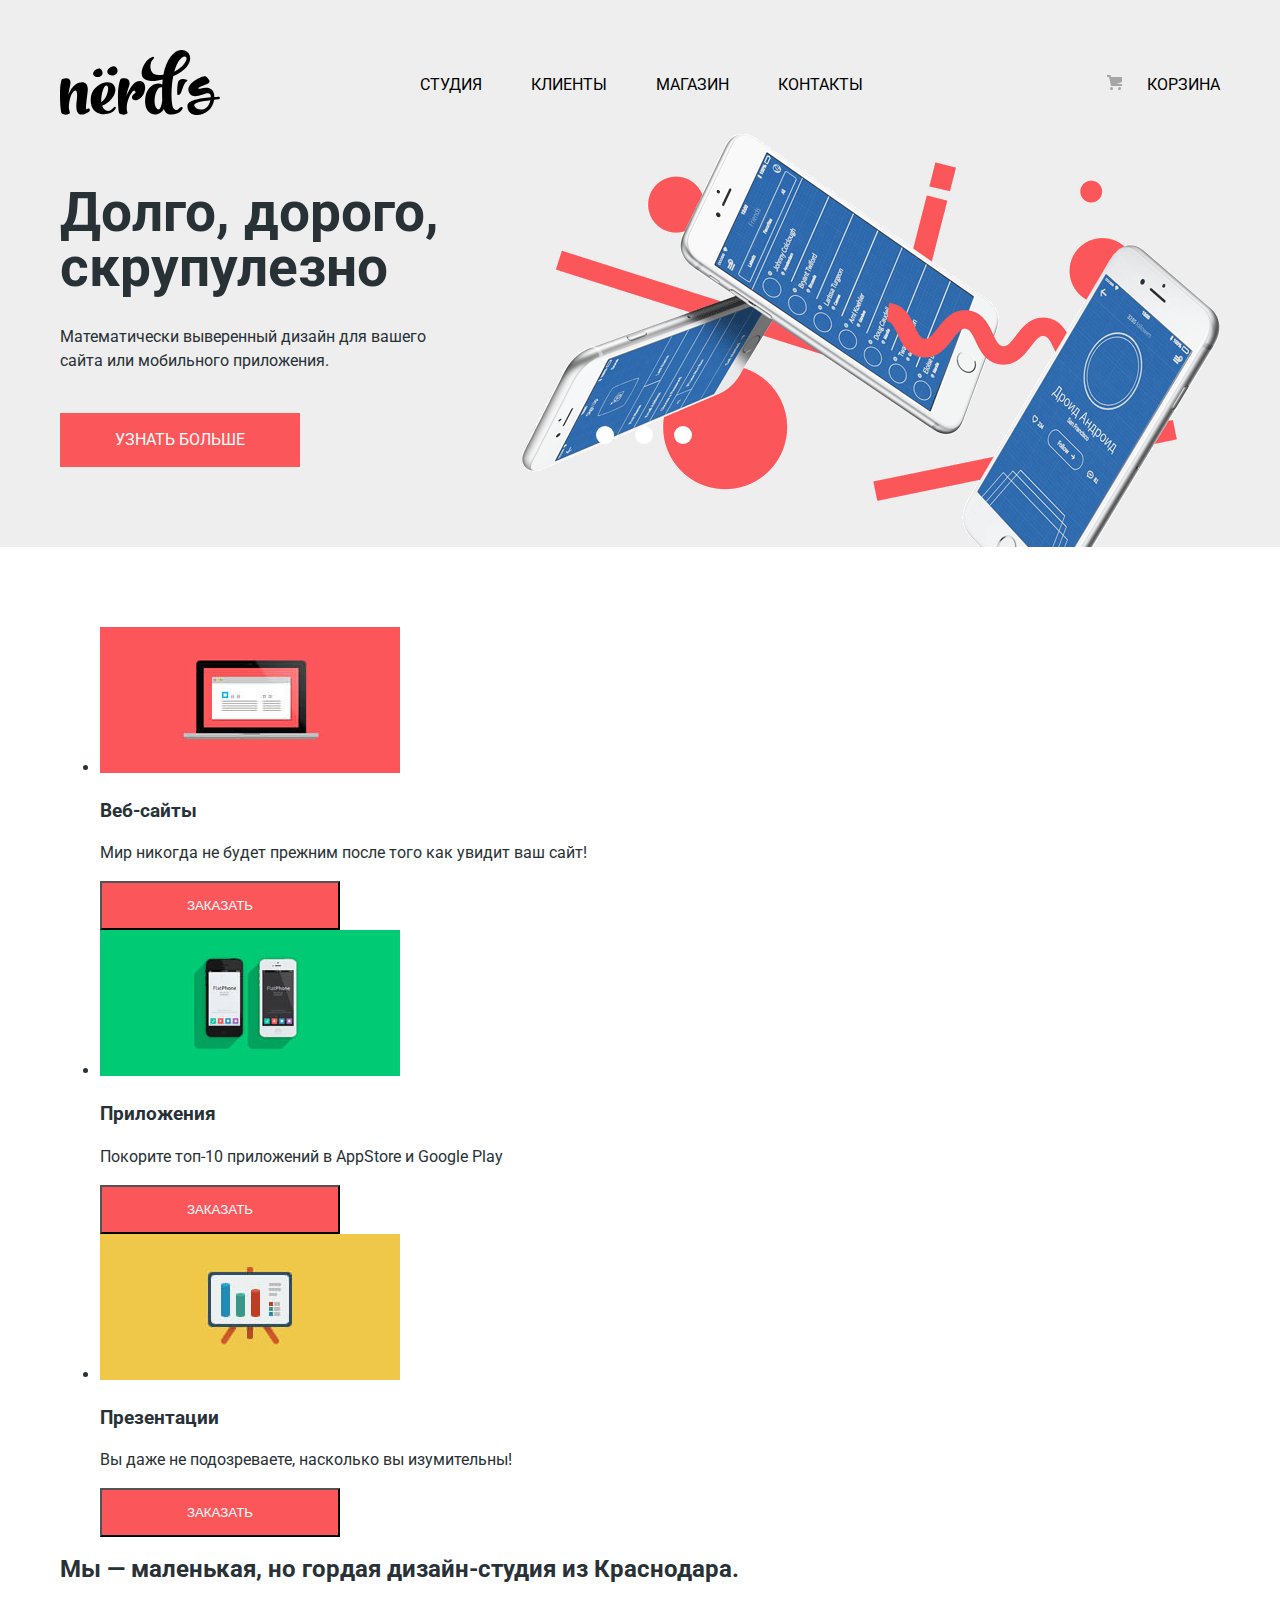
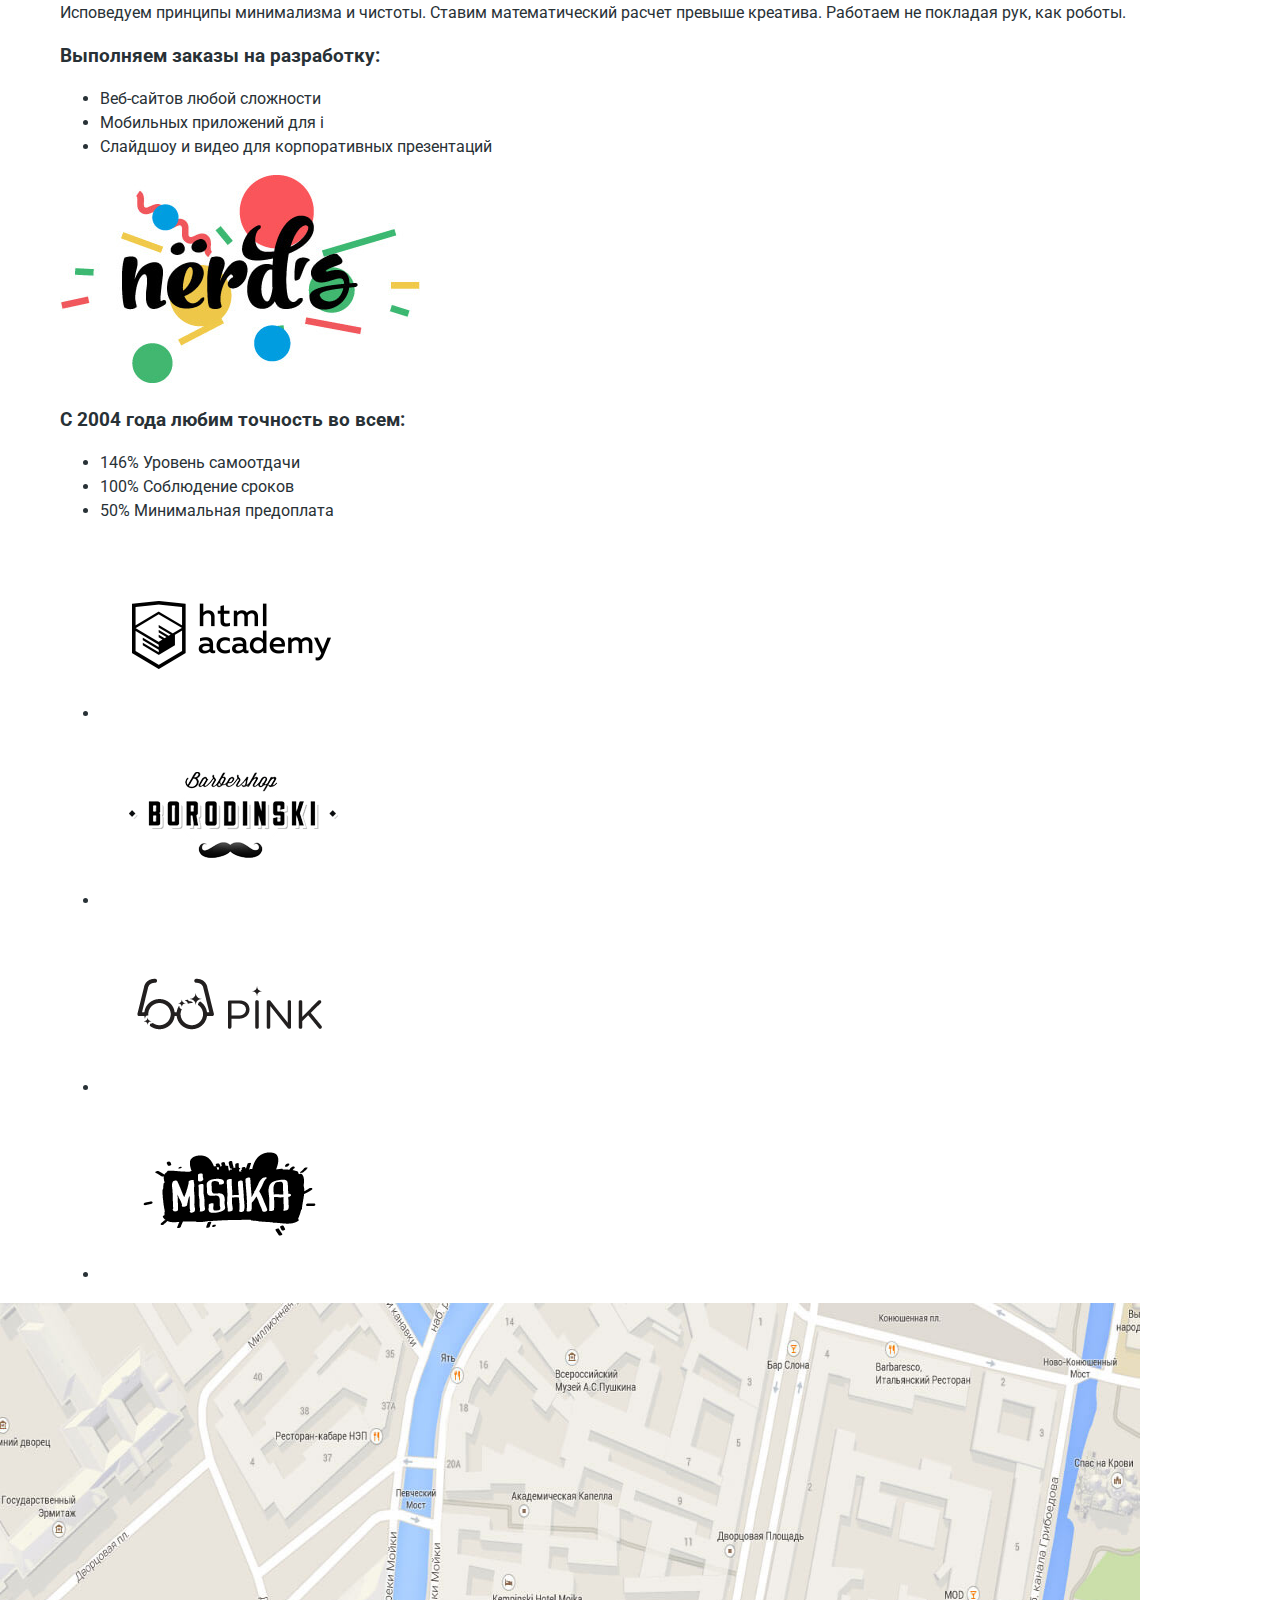
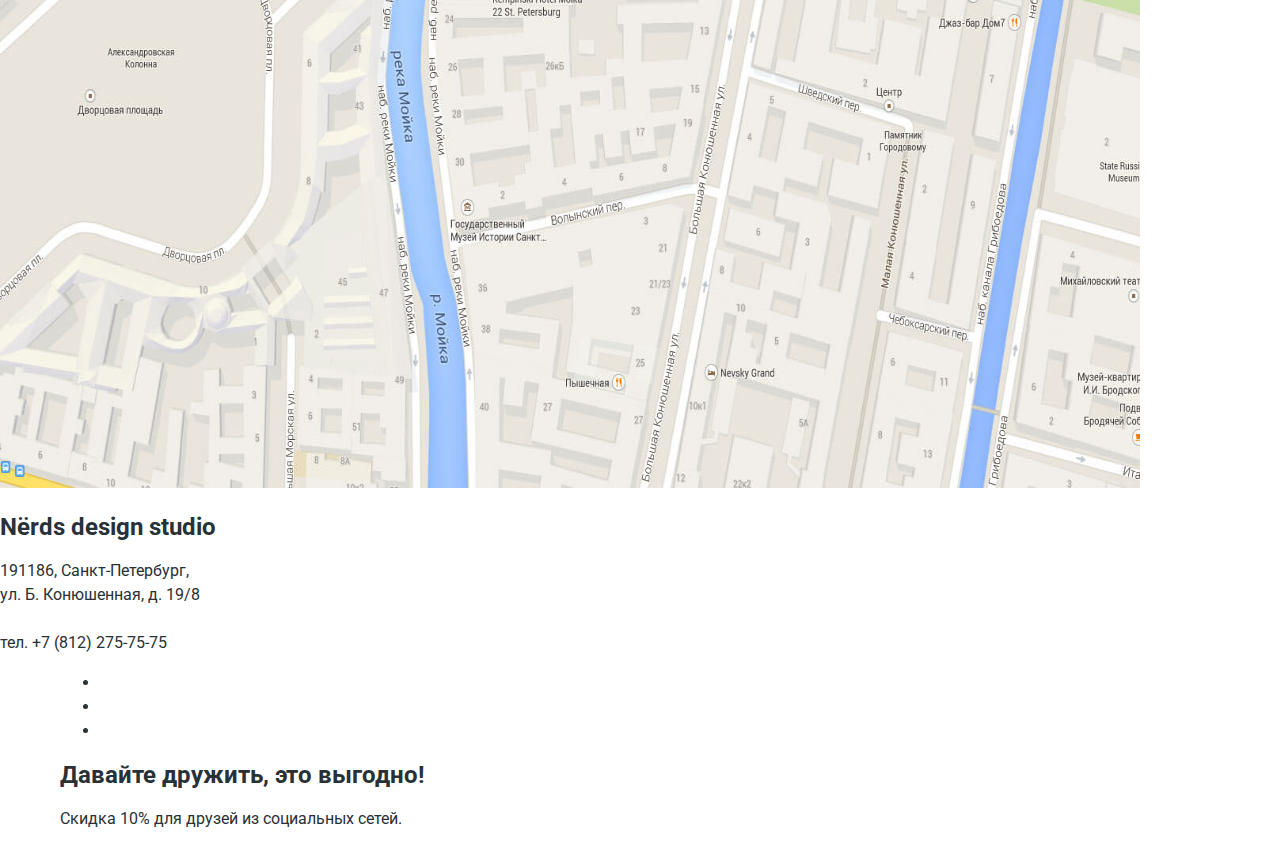
==== commit 69c7b132: "слайдер, радио переключатели" ====
--- a/index.html
+++ b/index.html
@@ -27,7 +27,7 @@
             </div>
           </nav>
           <section class="slider">
-            <input type="radio" name="toggle" id="toggle-1" checked>
+            <input type="radio" name="toggle" id="toggle-1">
             <input type="radio" name="toggle" id="toggle-2">
             <input type="radio" name="toggle" id="toggle-3">
             <div class="slider-controls">
--- a/css/style.css
+++ b/css/style.css
@@ -188,6 +188,10 @@
   overflow: hidden;
 }
 
+.slider input[type="radio"] {
+  display: none;
+}
+
 .slider-slides__list {
   margin: 0;
   padding: 0;
@@ -270,26 +274,25 @@
 
 .slider-controls label {
   display: inline-block;
-  margin-right: 17px;
-}
-
-.slider input[type="radio"] {
-  display: none;
-}
-
-.slider-controls label {
-  display: inline-block;
   width: 18px;
   height: 18px;
+  margin-right: 17px;
   background-color: #ffffff;
   border-radius: 50%
+}
+
+.slider-controls label::after {
+
 }
 
 #toggle-1:checked ~ .slider-controls label[for="toggle-1"],
 #toggle-2:checked ~ .slider-controls label[for="toggle-2"],
 #toggle-3:checked ~ .slider-controls label[for="toggle-3"] {
-    background-color: #000000;
-  }
+  box-shadow: inset 0 0 0 2px #c1c1c1;
+  border: 5px solid #ffffff;
+  border-radius: 50%;
+
+}
 
 #toggle-1:checked ~ .slider-slides__list {
   transform: translate(0);
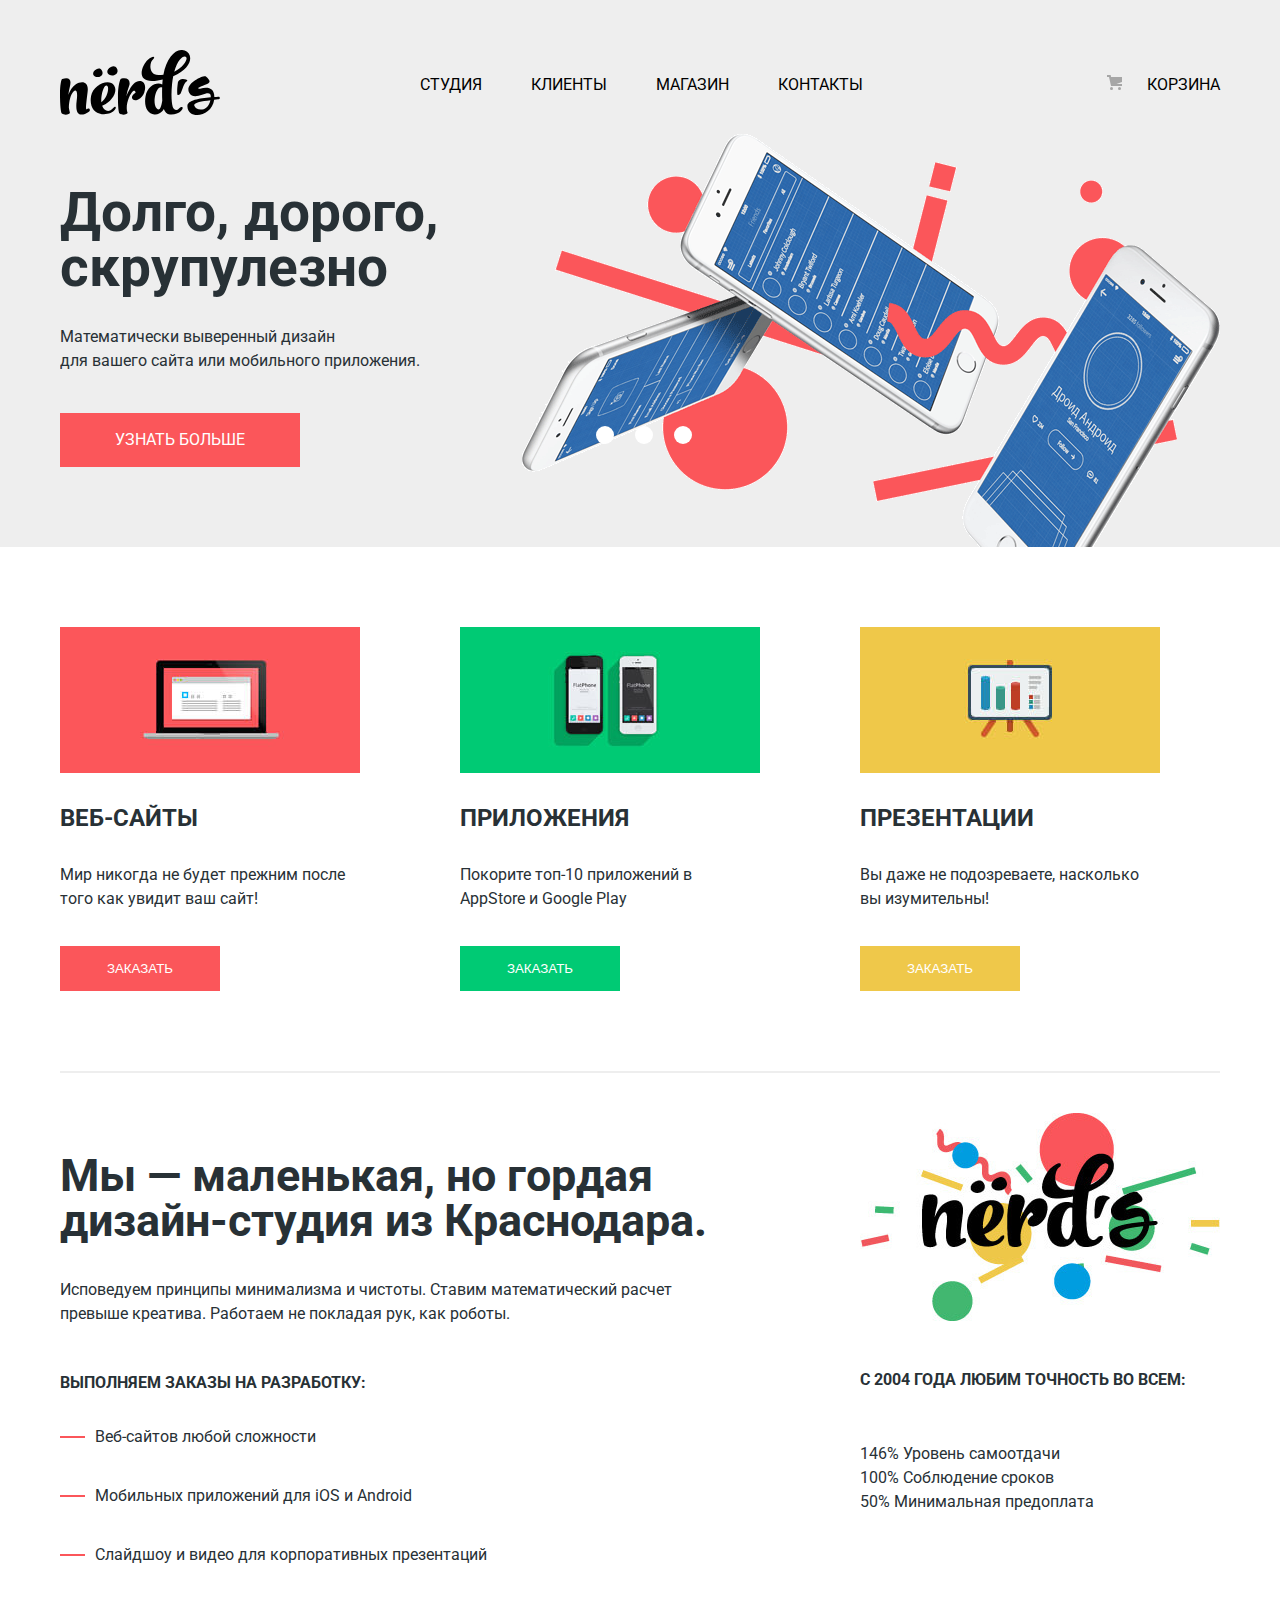
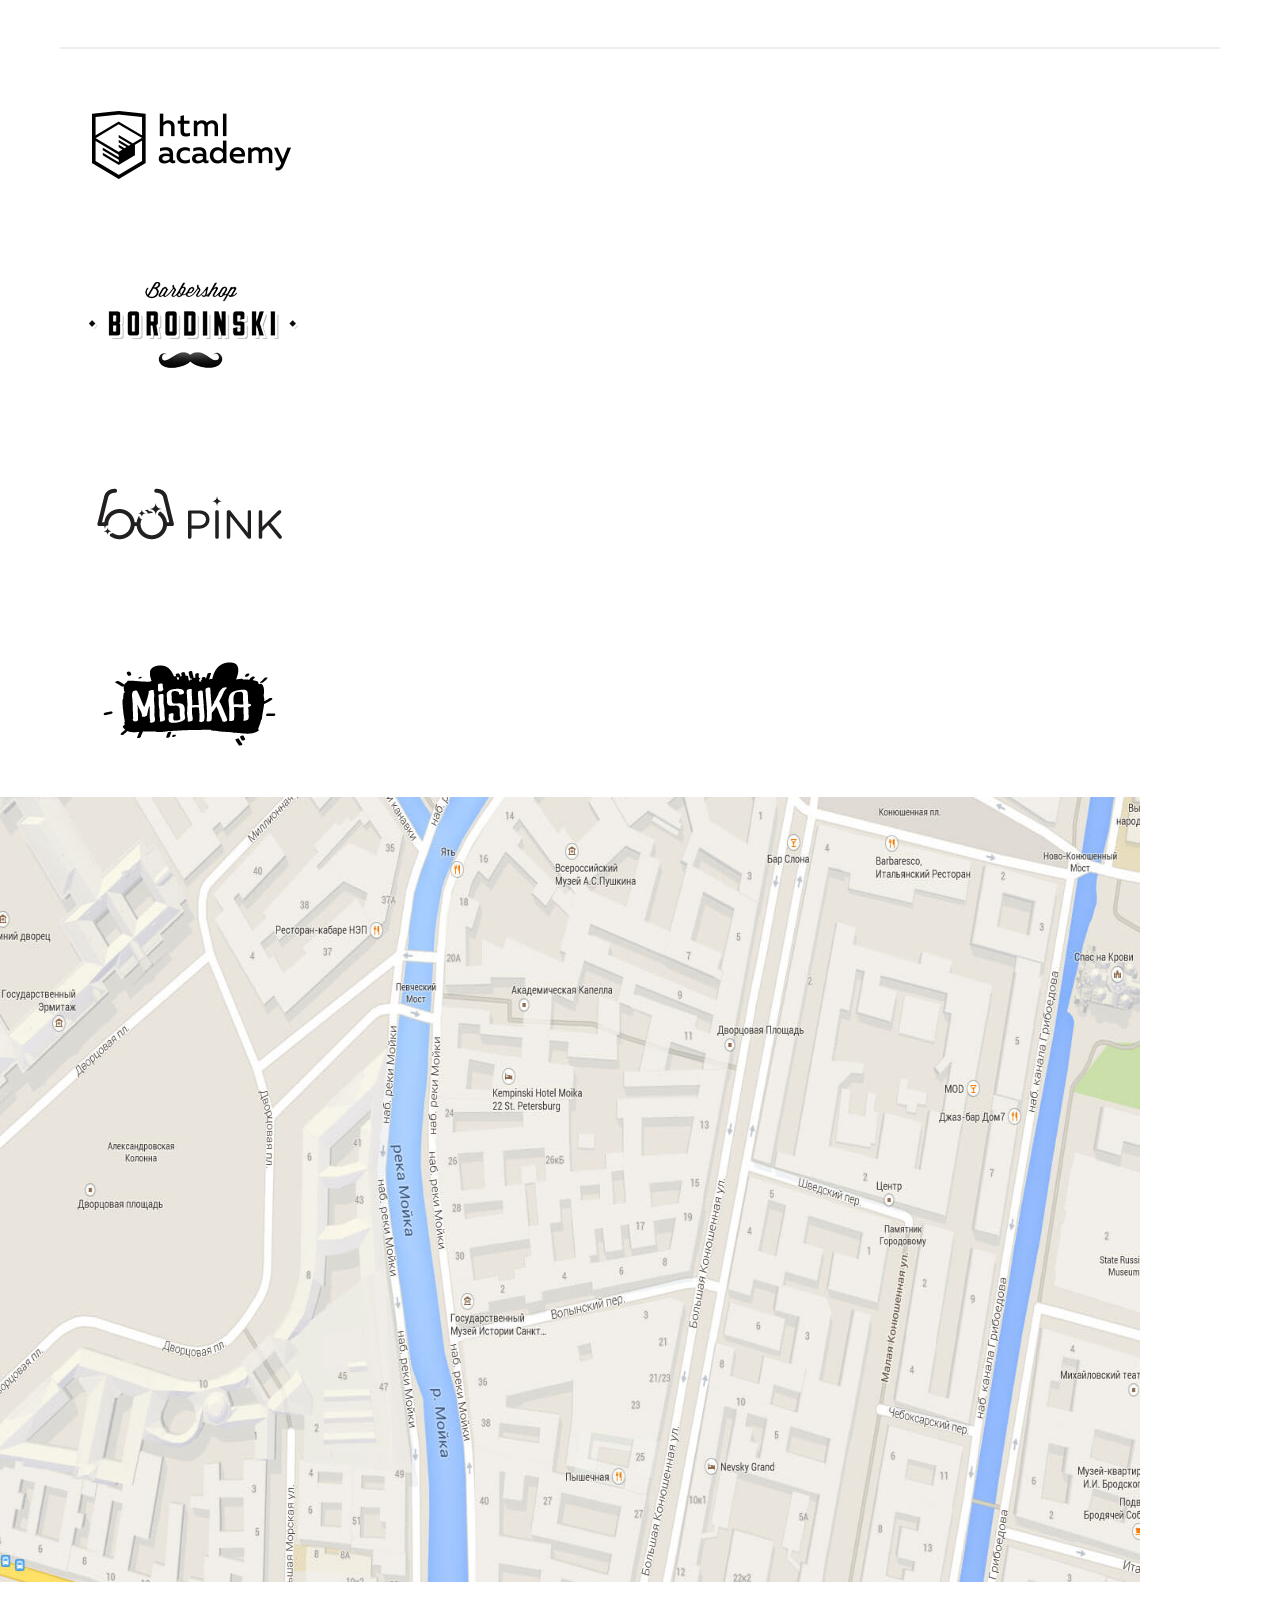
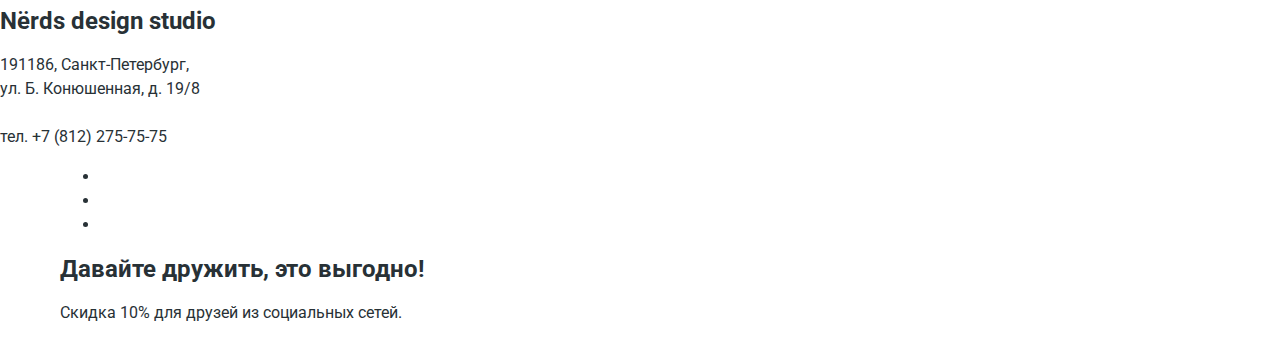
==== commit b4abb816: "main part" ====
--- a/index.html
+++ b/index.html
@@ -39,7 +39,8 @@
               <li class="slide-1">
                 <div class="slide__description">
                     <h2>Долго, дорого, скрупулезно</h2>
-                    <p>Математически выверенный дизайн для вашего сайта или мобильного приложения.</p>
+                    <p>Математически выверенный дизайн<br>
+                      для вашего сайта или мобильного приложения.</p>
                     <a class="button button-know-more" href="#" >Узнать больше</a>
                 </div>
                 <div class="slide__image">
@@ -49,7 +50,8 @@
               <li class="slide-2">
                 <div class="slide__description">
                   <h2>Любим математику как никто другой</h2>
-                  <p>Никакого креатива, только математические формулы для расчета идеальных пропорций.</p>
+                  <p>Никакого креатива, только математические формулы<br>
+                    для расчета идеальных пропорций.</p>
                   <a class="button button-know-more" href="#" >Узнать больше</a>
                 </div>
                 <div class="slide__image">
@@ -59,7 +61,8 @@
               <li class="slide-3">
                 <div class="slide__description">
                   <h2>Только ночь, только хардкор</h2>
-                  <p>Работать днем, как все? Мы против этого. Ближе к полуночи работа только начинается.</p>
+                  <p>Работать днем, как все? Мы против этого.<br>
+                    Ближе к полуночи работа только начинается.</p>
                   <a class="button button-know-more" href="#" >Узнать больше</a>
                 </div>
                 <div class="slide__image">
@@ -79,37 +82,37 @@
               <img src="img/illustration-1.jpg" width="300" height="146" alt="Веб сайты">
               <h3>Веб-сайты</h3>
               <p>Мир никогда не будет прежним после того как увидит ваш сайт!</p>
-              <button type="submit" class="button button-order">Заказать</button>
+              <button type="submit" class="button order-button">Заказать</button>
           </li>
           <li class="applications">
             <img src="img/illustration-2.jpg" width="300" height="146" alt="Приложения">
             <h3>Приложения</h3>
             <p>Покорите топ-10 приложений в AppStore и Google Play</p>
-            <button type="submit" class="button button-order">Заказать</button>
+            <button type="submit" class="button order-button">Заказать</button>
           </li>
           <li class="presentations">
             <img src="img/illustration-3.jpg" width="300" height="146" alt="Презентации">
             <h3>Презентации</h3>
             <p>Вы даже не подозреваете, насколько вы изумительны!</p>
-            <button type="submit" class="button button-order">Заказать</button>
+            <button type="submit" class="button order-button">Заказать</button>
           </li>
         </ul>
       </section>
       <section class="about-us">
-        <div class="index__columns">
-          <div class="index-left__column">
+        <div class="index-columns">
+          <div class="index__left-column">
             <h2>Мы — маленькая, но гордая дизайн-студия из Краснодара.</h2>
             <p>Исповедуем принципы минимализма и чистоты. Ставим математический расчет превыше креатива. Работаем не покладая рук, как роботы.</p>
-            <h3>Выполняем заказы на разработку:</h3>
+            <span class="index__custom-title">Выполняем заказы на разработку:</span>
             <ul class="about-us__list">
               <li>Веб-сайтов любой сложности</li>
-              <li>Мобильных приложений для i</li>
+              <li>Мобильных приложений для iOS и Android</li>
               <li>Слайдшоу и видео для корпоративных презентаций</li>
             </ul>
           </div>
-          <div class="index-right__column">
+          <div class="index__right-column">
             <img src="img/nerds-illustration.jpg" width="360" height="208" alt="Логотип">
-            <h3>С 2004 года любим точность во всем:</h3>
+            <span class="index__custom-title">С 2004 года любим точность во всем:</span>
             <ul class="about-us-numbers__list">
               <li><span>146%</span> Уровень самоотдачи</li>
               <li><span>100%</span> Соблюдение сроков</li>
--- a/css/style.css
+++ b/css/style.css
@@ -225,20 +225,8 @@
   position: absolute;
   bottom: 0;
   left: 0;
+  width: 520px;
   margin-bottom: 80px;
-}
-
-.slide-1 .slide__description {
-  max-width: 380px;
-
-}
-
-.slide-2 .slide__description {
-  max-width: 520px;
-}
-
-.slide-3 .slide__description {
-  max-width: 410px;
 }
 
 .slide__description p {
@@ -311,8 +299,126 @@
 
 .main-offers {
   margin: 80px 0 0;
+  padding-bottom: 80px;
+  border-bottom: 2px solid #eeeeee;
 }
 
 .main-offers__list {
-  margin: 0;
-}
+  display: flex;
+  flex-wrap: wrap;
+  margin: 0;
+  padding: 0;
+  list-style: none;
+}
+
+.main-offers__list li {
+  max-width: 300px;
+}
+
+.main-offers__list li:not(:nth-child(3n)) {
+  margin-right: 100px;
+}
+
+.main-offers__list img {
+  display: block;
+}
+
+.main-offers__list h3 {
+  font-size: 24px;
+  line-height: 30px;
+  margin: 30px 0;
+  text-transform: uppercase;
+}
+
+.main-offers__list p {
+  margin: 0;
+  margin-bottom: 35px;
+}
+
+.order-button {
+  width: 160px;
+  border: none;
+}
+
+.web-sites .order-button {
+  background-color: #fb565a;
+}
+
+.applications .order-button {
+  background-color: #00ca74;
+}
+
+.presentations .order-button {
+  background-color: #efc84a;
+}
+
+.about-us {
+  margin-top: 40px;
+}
+
+.about-us ul {
+  margin: 0;
+  padding: 0;
+  list-style: none;
+}
+
+.index-columns {
+  display: flex;
+  justify-content: space-between;
+}
+
+.about-us .index-columns {
+  border-bottom: 2px solid #eeeeee;
+}
+
+.index__left-column {
+  width: 660px;
+}
+
+.index__left-column h2 {
+  margin: 40px 0 35px;
+  font-size: 45px;
+  line-height: 45px;
+}
+
+.index__custom-title {
+  display: block;
+  text-transform: uppercase;
+  font-weight: 700;
+}
+
+.index-columns p {
+  margin: 0;
+  margin-bottom: 45px;
+}
+
+.about-us .about-us__list {
+  margin-top: 30px;
+  margin-bottom: 80px;
+}
+
+.about-us__list li {
+  position: relative;
+  margin-bottom: 35px;
+  padding-left: 35px;
+}
+
+.about-us__list li::before {
+  content: "";
+  position: absolute;
+  top: 50%;
+  left: 0;
+  width: 25px;
+  height: 2px;
+  background-color: #fb565a;
+  transform: translateY(-50%);
+}
+
+.index__right-column .index__custom-title {
+  margin: 40px 0 50px;
+}
+
+.about-us-numbers__list {
+  display: flex;
+  flex-direction: column;
+}
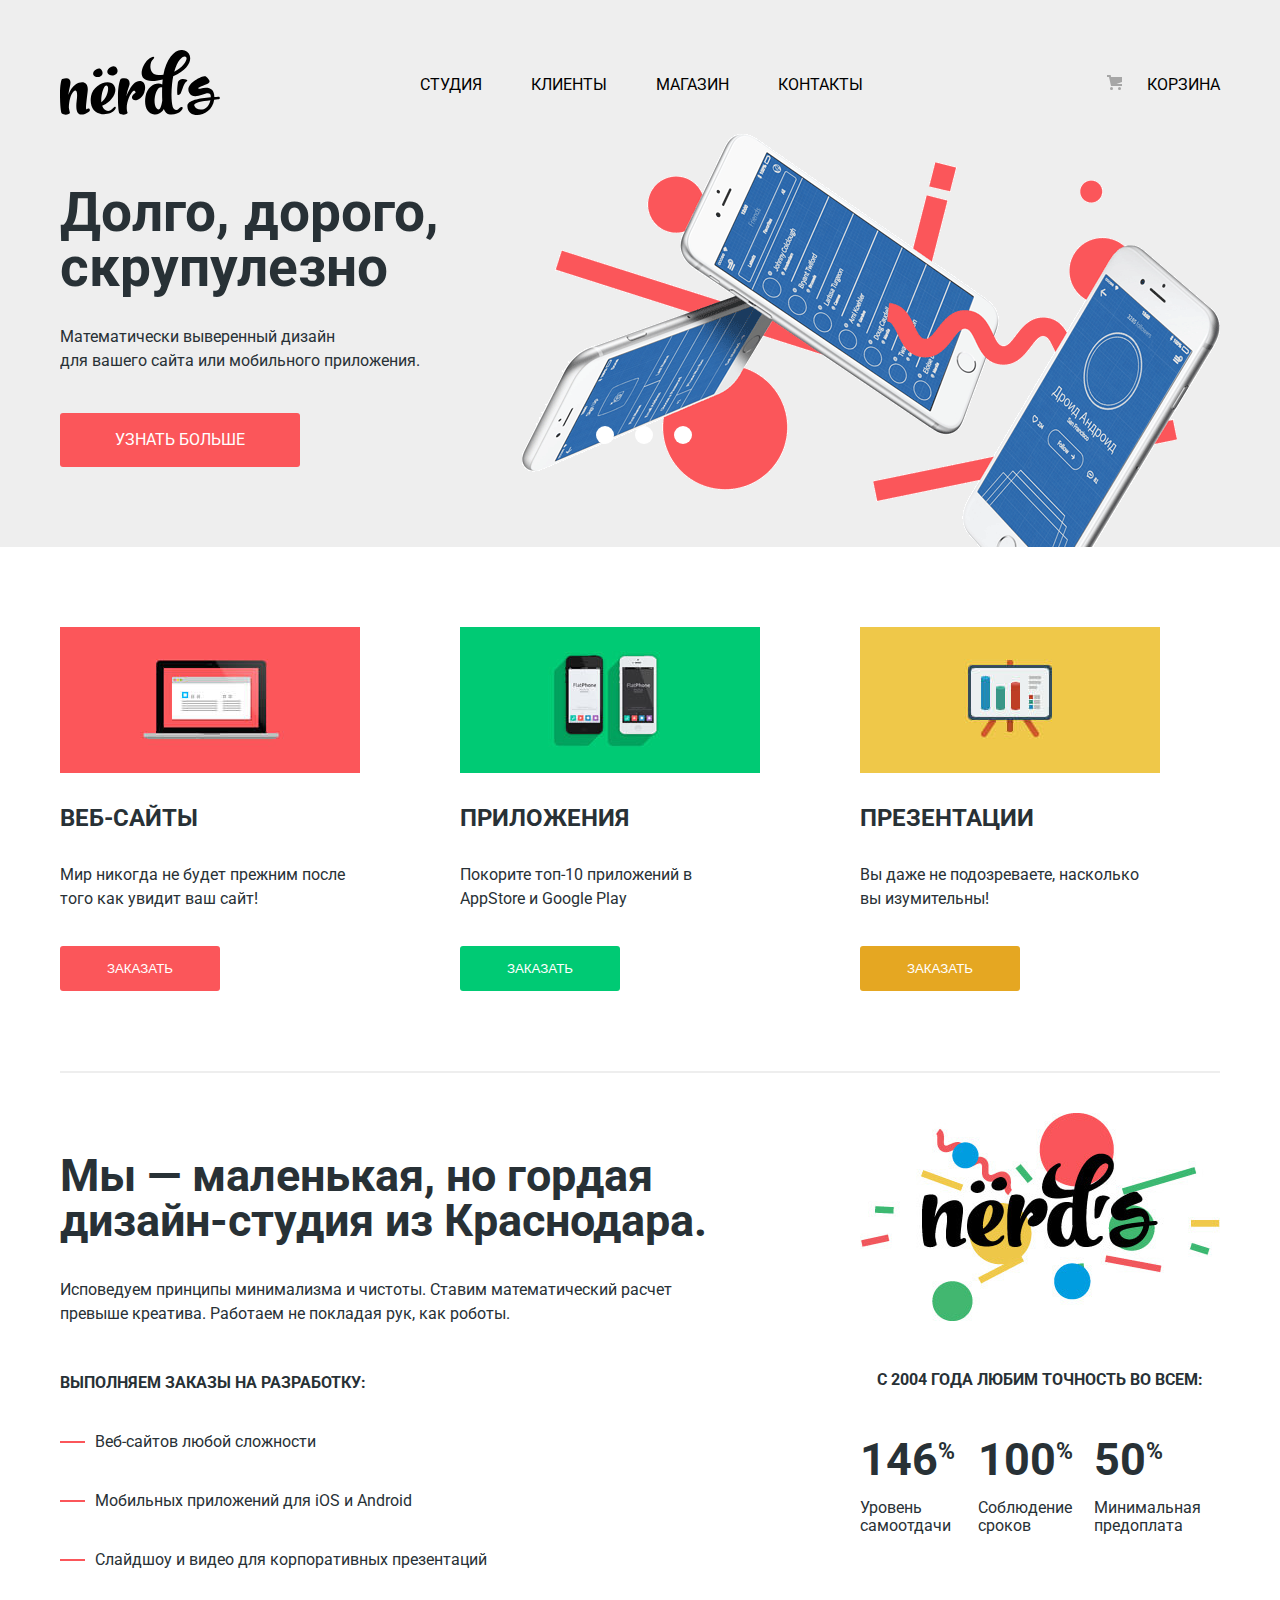
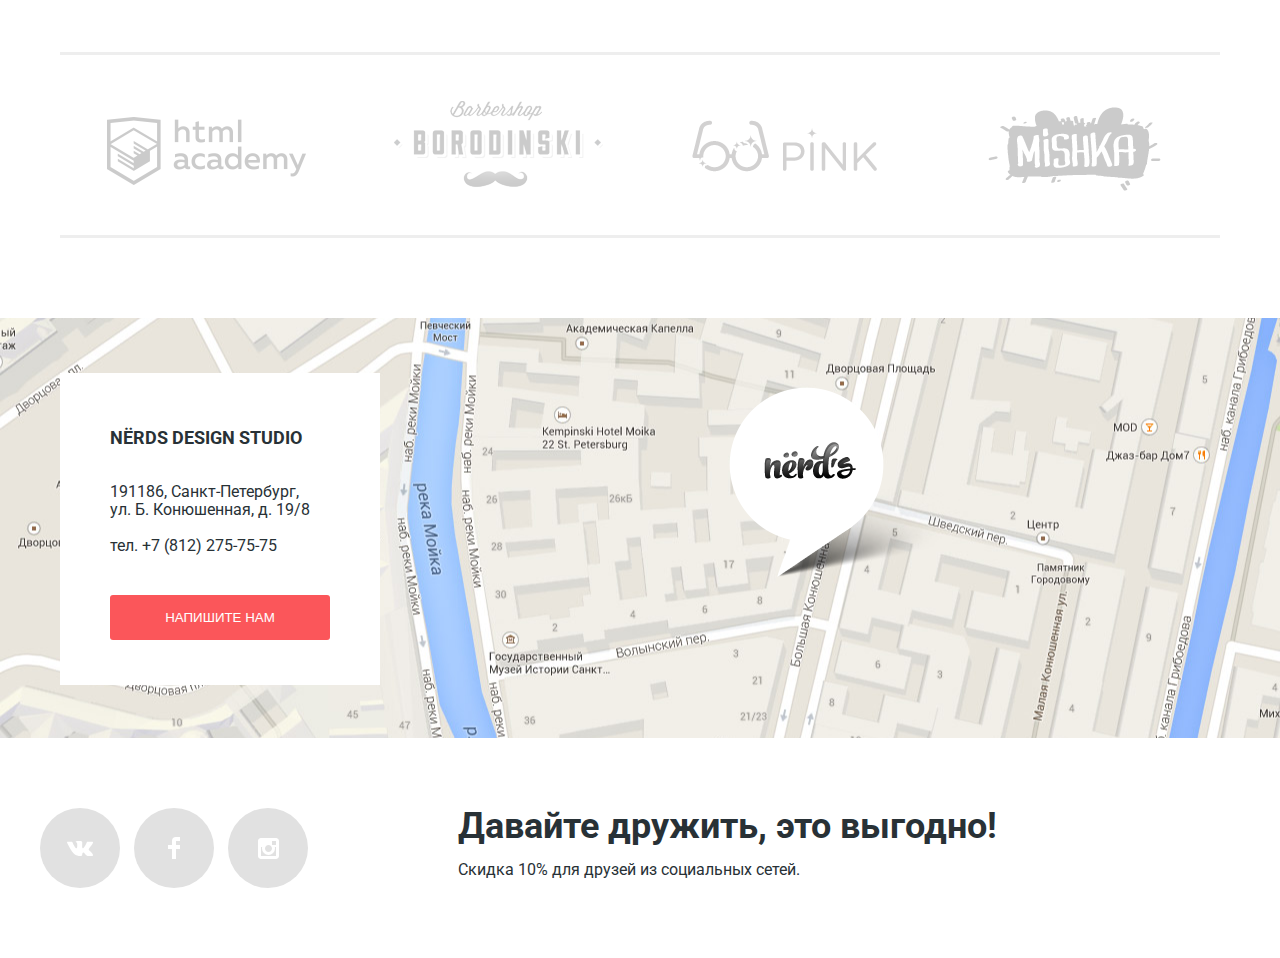
==== commit 747497ac: "Модальные окна Каталог" ====
--- a/index.html
+++ b/index.html
@@ -113,10 +113,10 @@
           <div class="index__right-column">
             <img src="img/nerds-illustration.jpg" width="360" height="208" alt="Логотип">
             <span class="index__custom-title">С 2004 года любим точность во всем:</span>
-            <ul class="about-us-numbers__list">
-              <li><span>146%</span> Уровень самоотдачи</li>
-              <li><span>100%</span> Соблюдение сроков</li>
-              <li><span>50%</span> Минимальная предоплата</li>
+            <ul class="numbers__list">
+              <li><span>146</span> Уровень самоотдачи</li>
+              <li><span>100</span> Соблюдение сроков</li>
+              <li><span>50</span> Минимальная предоплата</li>
             </ul>
           </div>
         </div>
@@ -130,25 +130,49 @@
     </main>
     <footer>
       <section class="footer-map">
-        <img src="img/map.jpg" width="1140" height="785" alt="карта проезда">
-        <div class="footer-map-contacts">
-          <h2>Nёrds design studio</h2>
-          <p>191186, Санкт-Петербург,<br>
-            ул. Б. Конюшенная, д. 19/8 <br>
-            <br>
-            тел. +7 (812) 275-75-75
-          </p>
+        <div class="container">
+          <div class="footer-map-contacts">
+            <h2>Nёrds design studio</h2>
+            <p>191186, Санкт-Петербург,<br>
+              ул. Б. Конюшенная, д. 19/8 <br>
+              <br>
+              тел. +7 (812) 275-75-75
+            </p>
+            <button type="submit" class="button map-contact-button">Напишите нам</button>
+          </div>
         </div>
       </section>
-      <div class="container">
+      <section class="footer-social container">
         <ul class="footer-social__list">
           <li><a href="#" class="vk"><span class="visually-hidden">Вконтакте</span></a></li>
           <li><a href="#" class="facebook"><span class="visually-hidden">Фейсбук</span></a></li>
           <li><a href="#" class="instagram"><span class="visually-hidden">Инстаграмм</span></a></li>
         </ul>
-        <h2>Давайте дружить, это выгодно!</h2>
-        <p>Скидка 10% для друзей из социальных сетей.</p>
-      </div>
+        <div class="footer-social__description">
+          <h2>Давайте дружить, это выгодно!</h2>
+          <p>Скидка 10% для друзей из социальных сетей.</p>
+        </div>
+      </section>
     </footer>
+    <section class="modal modal-feedback">
+      <h2>Напишите нам</h2>
+      <form class="feedback-form" action="index.html" method="post">
+        <p>
+          <label for="feedback-name__id">Ваше имя:</label>
+          <input type="text" name="feedback-name" placeholder="Представьтесь, пожалуйста" id="feedback-name__id" required>
+        </p>
+        <p>
+          <label for="feedback-email__id">Ваш e-mail:</label>
+          <input type="email" name="feedback-email" placeholder="Для отправки ответа" id="feedback-email__id" required>
+        </p>
+        <p>
+          <label for="feedback-comment__id">Текст письма:</label>
+          <textarea name="feedback-comment" placeholder="В свободной форме" id="feedback-comment__id" required></textarea>
+        </p>
+        <input type="submit" class="button send-button" value="Отправить">
+      </form>
+      <button type="button" class="modal-close">Закрыть</button>
+    </section>
+    <script src="js/feedback.js"></script>
   </body>
 </html>
--- a/css/style.css
+++ b/css/style.css
@@ -43,12 +43,19 @@
 }
 
 .container {
-  width: 1160px;
+  width: 1200px;
   margin: 0 auto;
-}
+  padding: 0 20px;
+}
+
+/* header */
 
 .main__header {
   background-color: #eeeeee;
+}
+
+.inner-page .main__header {
+  margin-bottom: 60px;
 }
 
 .main__navigation {
@@ -70,9 +77,6 @@
   height: 65px;
   margin-right: 200px;
   background-image: url("../img/nerds-logo.svg");
-  /*background-position: 0 0;
-  background-repeat: no-repeat;
-  background-size: contain;*/
 }
 
 .main-header__logo a:hover {
@@ -235,16 +239,30 @@
 
 .button {
   display: block;
-  width: 240px;
   padding: 15px 0;
   color: #ffffff;
   text-align: center;
   text-transform: uppercase;
   background-color: #fb565a;
+  border: none;
+  border-radius: 3px;
+  cursor: pointer;
+  outline: none;
+}
+
+.button:hover {
+  background-color: #e74246;
+}
+
+.button:active {
+  color: rgba(255, 255, 255, 0.3);
+  background-color: #d7373b;
+  box-shadow: 0 3px 0 rgba(0, 1, 1, 0.1);
 }
 
 .button-know-more {
   margin-top: 40px;
+  width: 240px;
 }
 
 .slide__image {
@@ -340,18 +358,30 @@
   border: none;
 }
 
-.web-sites .order-button {
-  background-color: #fb565a;
-}
-
 .applications .order-button {
   background-color: #00ca74;
 }
 
+.applications .order-button:hover {
+  background-color: #00bc6c;
+}
+
+.applications .order-button:active {
+  background-color: #00aa62;
+}
+
 .presentations .order-button {
   background-color: #efc84a;
 }
 
+.presentations .order-button:hover {
+  background-color: #eab534;
+}
+
+.presentations .order-button {
+  background-color: #e5a722;
+}
+
 .about-us {
   margin-top: 40px;
 }
@@ -368,7 +398,7 @@
 }
 
 .about-us .index-columns {
-  border-bottom: 2px solid #eeeeee;
+  margin-bottom: 80px;
 }
 
 .index__left-column {
@@ -392,14 +422,9 @@
   margin-bottom: 45px;
 }
 
-.about-us .about-us__list {
-  margin-top: 30px;
-  margin-bottom: 80px;
-}
-
 .about-us__list li {
   position: relative;
-  margin-bottom: 35px;
+  margin-top: 35px;
   padding-left: 35px;
 }
 
@@ -414,11 +439,428 @@
   transform: translateY(-50%);
 }
 
+.index__right-column {
+  width: 360px;
+}
+
 .index__right-column .index__custom-title {
   margin: 40px 0 50px;
-}
-
-.about-us-numbers__list {
-  display: flex;
-  flex-direction: column;
-}
+  text-align: center;
+}
+
+.numbers__list {
+  display: flex;
+}
+
+.numbers__list li {
+  line-height: 18px;
+}
+
+.numbers__list span {
+  display: inline-block;
+  margin-bottom: 30px;
+  font-size: 45px;
+  font-weight: 700;
+}
+
+.numbers__list span::after {
+  content: "%";
+  font-size: 50%;
+  font-weight: 700;
+  vertical-align: super;
+}
+
+.about-us .customers__list {
+  display: flex;
+  justify-content: space-around;
+  margin-bottom: 80px;
+  line-height: 0;
+  border-top: 3px solid #eeeeee;
+  border-bottom: 3px solid #eeeeee;
+}
+
+.customers__list li {
+  cursor: pointer;
+}
+
+.customers__list img {
+  opacity: 0.2;
+}
+
+.customers__list img:hover {
+  opacity: 1;
+}
+
+.customers__list img:active {
+  opacity: 0.1;
+}
+
+/* catalog */
+
+.main__header h1 {
+  display: inline-block;
+  width: 100%;
+  margin: 0;
+  margin-top: 80px;
+  margin-bottom: 120px;
+  font-size: 55px;
+  line-height: 55px;
+  text-align: center;
+}
+
+.catalog-columns {
+  display: flex;
+  justify-content: space-between;
+}
+
+.catalog-filters {
+  width: 260px;
+}
+
+.catalog-filters__form fieldset {
+  margin: 0;
+  padding: 0;
+  border: none;
+}
+
+.catalog-filters__form legend {
+  padding: 0;
+  font-size: 18px;
+  font-weight: 700;
+  line-height: 30px;
+  text-transform: uppercase;
+}
+
+.catalog-filters__form legend:first-of-type {
+  margin-bottom: 55px;
+}
+
+.catalog-filters__form input {
+  margin: 0;
+}
+
+.price-filter {
+  
+}
+
+.price-filter__list {
+  display: flex;
+  flex-wrap: wrap;
+  justify-content: space-between;
+  padding: 0;
+  margin: 0;
+  list-style: none;
+}
+
+.price-filter__list li:nth-of-type(1) {
+  width: 100%;
+  padding: 30px 20px;
+  margin-bottom: 15px;
+  background-color: #eeeeee;
+}
+
+.price-filter input[name="price-range"] {
+  width: 100%;
+}
+
+.price-filter label {
+  margin-right: 10px;
+}
+
+.price-filter input[type="text"],
+.price-filter label {
+  font-size: 16px;
+  line-height: 22px;
+  text-transform: uppercase;
+}
+
+.price-filter input[type="text"] {
+  width: 80px;
+  height: 40px;
+  text-align: center;
+  background-color: #eeeeee;
+  border: none;
+}
+
+.price-filter input[name="price-from"] {
+}
+
+.catalog-goods {
+  width: 760px;
+}
+
+.goods-sorting__list {
+  display: inline-block;
+}
+
+.goods-sorting__list li {
+  display: inline-block;
+}
+
+.sorting-results__list {
+  display: flex;
+  flex-wrap: wrap;
+  justify-content: space-between;
+  padding: 0;
+  list-style: none;
+}
+
+/* footer */
+
+.footer-map {
+  height: 420px;
+  background-image:
+    url("../img/map-marker.png"),
+    url("../img/map.jpg");
+  background-position:
+    bottom 70% right 35%,
+    50%;
+  background-repeat: no-repeat;
+}
+
+.footer-map-contacts {
+  display: inline-block;
+  position: relative;
+  top: 55px;
+  margin: 0;
+  padding: 50px 50px 45px;
+  background-color: #ffffff;
+}
+
+.footer-map-contacts h2 {
+  margin: 0 0 30px;
+  font-size: 18px;
+  line-height: 30px;
+  text-transform: uppercase;
+}
+
+.footer-map-contacts p {
+  line-height: 18px;
+  margin: 0 0 40px;
+}
+
+.map-contact-button {
+  width: 220px;
+}
+
+.footer-social {
+  display: flex;
+  padding: 70px 0;
+}
+
+.footer-social__list {
+  margin: 0;
+  margin-right: 140px;
+  padding: 0;
+  line-height: 0;
+  list-style: none;
+}
+
+.footer-social__list li {
+  display: inline-block;
+  position: relative;
+  width: 80px;
+  height: 80px;
+  margin-right: 10px;
+  background-color: #e1e1e1;
+  border-radius: 50%;
+  cursor: pointer;
+}
+
+.footer-social__list li:hover {
+  background-color: #e74246;
+}
+
+.footer-social__list li:active {
+  background-color: #d7373b;
+}
+
+.footer-social__list a {
+  position: absolute;
+  top: 50%;
+  left: 50%;
+  width: 26px;
+  height: 26px;
+  background-position: center;
+  background-repeat: no-repeat;
+  transform: translate(-50%, -50%);
+}
+
+.footer-social__list a:active {
+  opacity: 0.3;
+}
+
+.footer-social__list .vk {
+  background-image: url("../img/vk-icon.svg");
+}
+
+.footer-social__list .facebook {
+  background-image: url("../img/fb-icon.svg");
+}
+
+.footer-social__list .instagram {
+  background-image: url("../img/insta-icon.svg");
+}
+
+.footer-social__description h2 {
+  margin: 0;
+  margin-bottom: 15px;
+  font-size: 36px;
+  line-height: 36px;
+}
+
+.footer-social__description p {
+  margin: 0;
+  line-height: 22px;
+}
+
+/* modal */
+
+@keyframes shake {
+  0%, 100% {
+    transform: translate(-50%, -50%);
+  }
+  10%, 30%, 50%, 70%, 90% {
+    transform: translate(-55%, -50%);
+  }
+  20%, 40%, 60%, 80% {
+    transform: translate(-45%, -50%);
+  }
+}
+
+.modal {
+  display: none;
+  position: fixed;
+  top: 50%;
+  left: 50%;
+  background: #ffffff;
+  box-shadow: 0 20px 40px rgba(1, 0, 1, 0.75);
+  transform: translate(-50%, -50%);
+}
+
+.modal-feedback {
+  width: 960px;
+  padding: 70px 100px 85px;
+}
+
+.modal-feedback h2 {
+  margin: 0;
+  margin-bottom: 45px;
+  font-size: 45px;
+  line-height: 45px;
+}
+
+.feedback-form {
+  display: flex;
+  flex-wrap: wrap;
+  justify-content: space-between;
+}
+.feedback-form p {
+  margin: 0;
+}
+
+.feedback-form p:not(:last-of-type) {
+  margin-bottom: 35px;
+}
+
+.feedback-form label {
+  display: block;
+  margin-bottom: 10px;
+  font-weight: 700;
+  line-height: 18px;
+}
+
+.feedback-form input {
+  width: 360px;
+  border: 2px solid #d7dcde;
+  outline: none;
+}
+
+.feedback-form input:hover,
+.feedback-form textarea:hover {
+  border: 2px solid #b4b9bb;
+}
+
+.feedback-form input:focus,
+.feedback-form textarea:focus {
+  border: 2px solid #000000;
+}
+
+.feedback-form input:invalid,
+.feedback-form textarea:invalid {
+  border: 2px solid #e74246;
+}
+
+.feedback-form textarea {
+  width: 760px;
+  height: 120px;
+  resize: none;
+  border: 2px solid #d7dcde;
+  outline: none;
+}
+
+.feedback-form *[placeholder] {
+  padding: 15px 15px;
+  color: #444444;
+  font-family: inherit;
+  font-size: inherit;
+  line-height: 18px;
+}
+
+.feedback-form .send-button {
+  width: 260px;
+  margin-top: 45px;
+  border: none;
+}
+
+.modal-show {
+  display: block;
+}
+
+.modal-close {
+  position: absolute;
+  top: 80px;
+  right: 90px;
+  width: 21px;
+  height: 21px;
+  padding: 0;
+  font-size: 0;
+  border: 0;
+  background-color: transparent;
+  cursor: pointer;
+  outline: none;
+}
+
+.modal-close::before,
+.modal-close::after {
+  content: "";
+  position: absolute;
+  left: -2px;
+  width: 26px;
+  height: 3px;
+  background-color: #fb565a;
+  opacity: 0.3;
+}
+
+.modal-close::before {
+  transform: rotate(45deg);
+}
+
+.modal-close::after {
+  transform: rotate(-45deg);
+}
+
+.modal-close:hover::before,
+.modal-close:hover::after {
+  opacity: 1;
+}
+
+.modal-close:active::before,
+.modal-close:active::after {
+  opacity: 0.1;
+}
+
+.modal-error {
+  animation-name: shake;
+  animation-duration: 0.6s;
+}
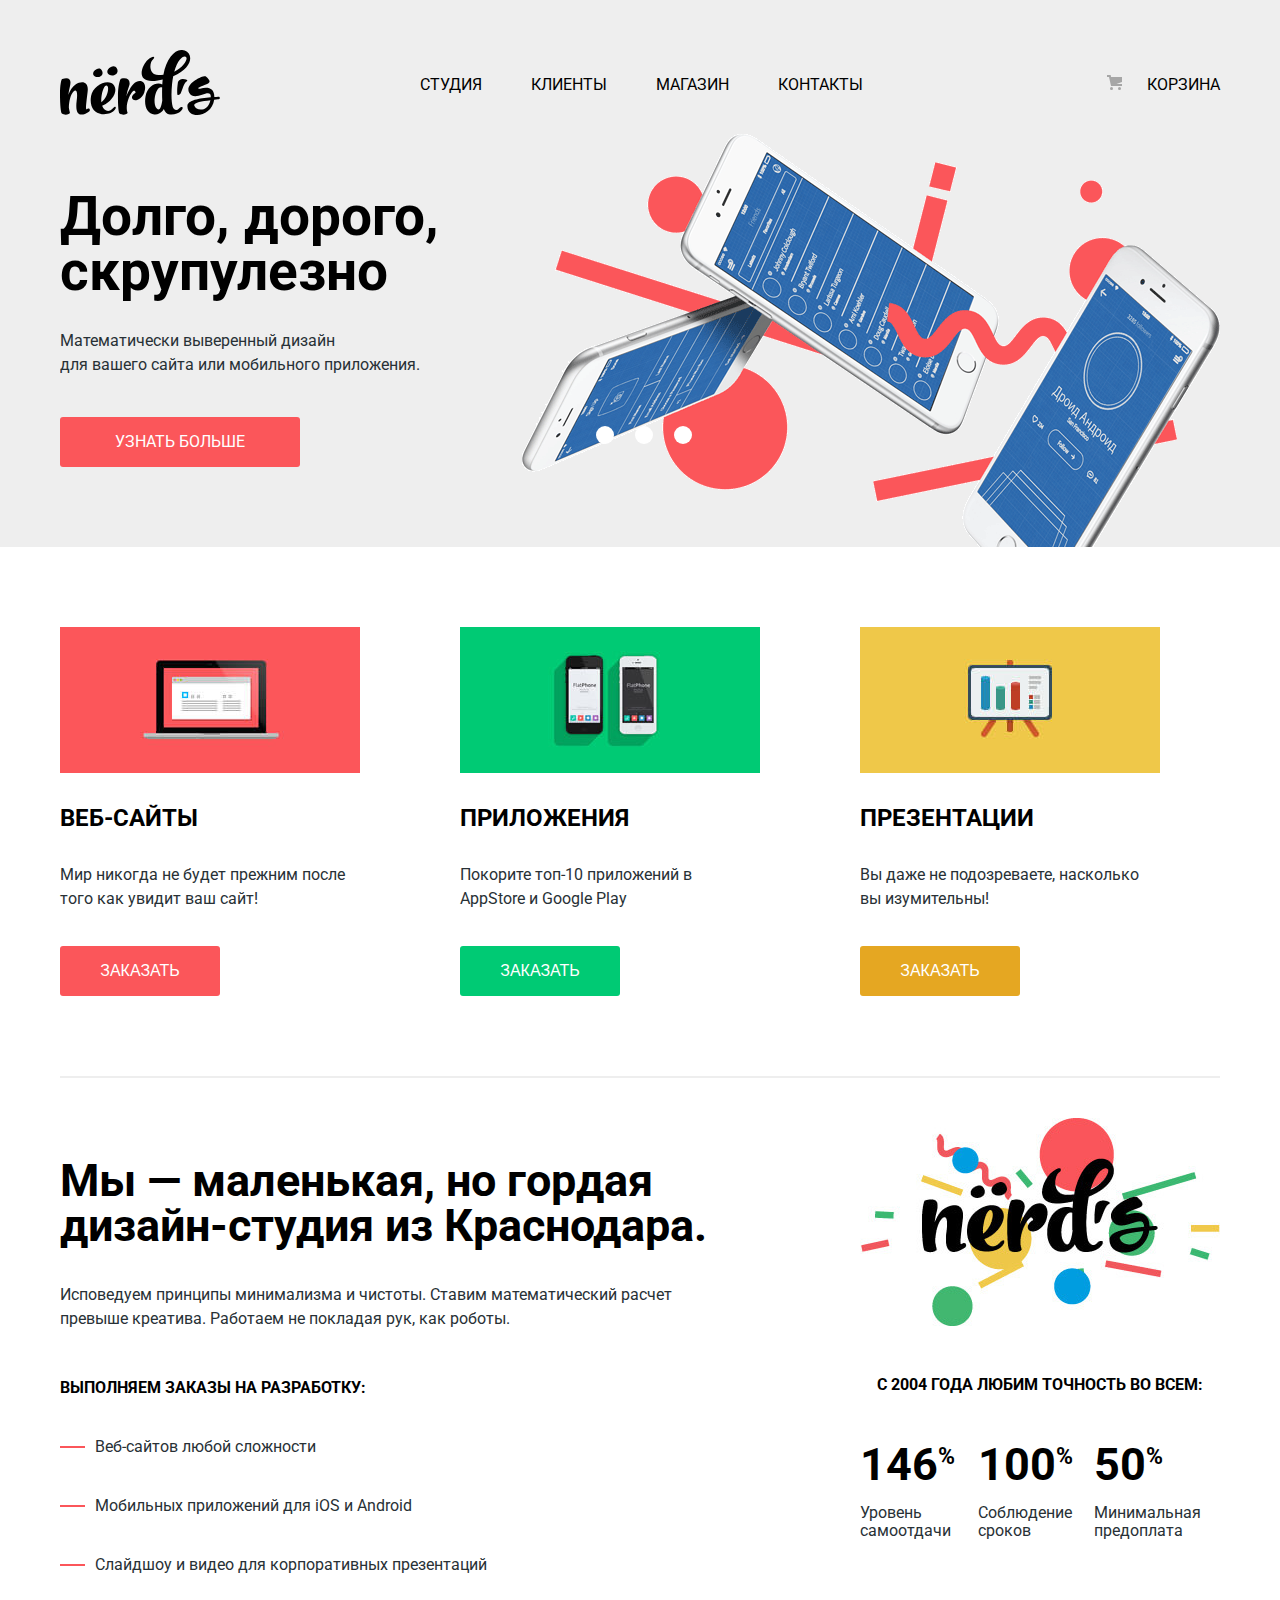
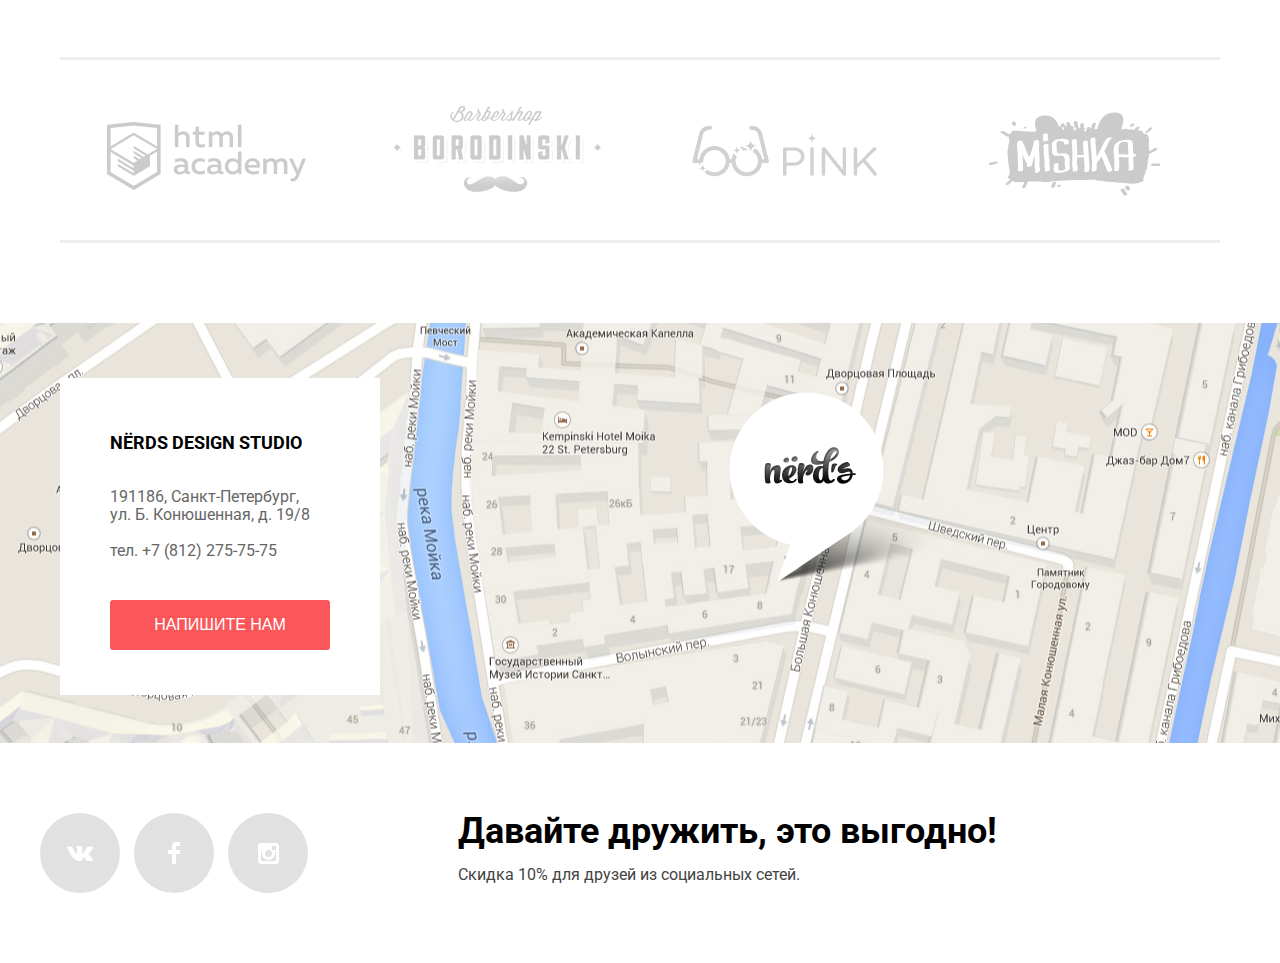
==== commit 0dafa645: "Закончил верстку проекта" ====
--- a/index.html
+++ b/index.html
@@ -11,8 +11,7 @@
     <header class="main__header">
       <div class="container">
           <nav class="main__navigation">
-            <div class="main-header__logo">
-              <a href="#"></a>
+            <div class="main-header__logo current">
             </div>
             <div class="main-header__menus">
               <ul class="main-menu__list">
--- a/css/style.css
+++ b/css/style.css
@@ -7,7 +7,7 @@
   font-weight: 400;
   font-family: 'Roboto', 'Arial', sans-serif;
   line-height: 24px;
-  color: #283136;
+  color: #000000;
   background-color: #ffffff;
 }
 
@@ -71,21 +71,25 @@
   height: 65px;
 }
 
-.main-header__logo a {
-  display: inline-block;
+.main-header__logo a,
+.main-header__logo.current {
+  display: block;
+  flex-shrink: 0;
   width: 160px;
   height: 65px;
   margin-right: 200px;
   background-image: url("../img/nerds-logo.svg");
 }
 
-.main-header__logo a:hover {
+.main-header__logo:hover a {
   background-image: url("../img/nerds-logo__hover.svg");
 }
 
-.main-header__logo a:active {
+.main-header__logo:active a {
   background-image: url("../img/nerds-logo__active.svg");
 }
+
+
 
 .main-header__menus {
   display: flex;
@@ -93,7 +97,6 @@
   width: 100%;
   padding: 20px 0 15px;
   line-height: 30px;
-  color: #000000;
   text-transform: uppercase;
 }
 
@@ -111,6 +114,7 @@
 .main-menu__list a {
   position: relative;
   padding-bottom: 15px;
+  color: #000000;
 }
 
 .main-menu__list:not(.main-menu__current) a:hover::after {
@@ -156,6 +160,7 @@
 .user-menu__list a {
   position: relative;
   padding-bottom: 15px;
+  color: #000000;
 }
 
 .user-menu__list a:hover::after {
@@ -235,11 +240,16 @@
 
 .slide__description p {
   margin: 0;
+  color: #283136;
 }
 
 .button {
-  display: block;
-  padding: 15px 0;
+  display: inline-block;
+  width: 160px;
+  height: 50px;
+  padding: 0;
+  font-size: 16px;
+  line-height: 18px;
   color: #ffffff;
   text-align: center;
   text-transform: uppercase;
@@ -263,6 +273,7 @@
 .button-know-more {
   margin-top: 40px;
   width: 240px;
+  line-height: 50px;
 }
 
 .slide__image {
@@ -287,10 +298,6 @@
   border-radius: 50%
 }
 
-.slider-controls label::after {
-
-}
-
 #toggle-1:checked ~ .slider-controls label[for="toggle-1"],
 #toggle-2:checked ~ .slider-controls label[for="toggle-2"],
 #toggle-3:checked ~ .slider-controls label[for="toggle-3"] {
@@ -315,6 +322,13 @@
   transition-duration: 0.8s;
 }
 
+/* main */
+
+.main p,
+.main ul {
+  color: #283136;
+}
+
 .main-offers {
   margin: 80px 0 0;
   padding-bottom: 80px;
@@ -351,6 +365,7 @@
 .main-offers__list p {
   margin: 0;
   margin-bottom: 35px;
+  color: #283136;
 }
 
 .order-button {
@@ -389,16 +404,20 @@
 .about-us ul {
   margin: 0;
   padding: 0;
+  color: #283136;
   list-style: none;
 }
 
-.index-columns {
-  display: flex;
+.about-us .index-columns {
+  display: flex;
+  margin-bottom: 80px;
   justify-content: space-between;
 }
 
-.about-us .index-columns {
-  margin-bottom: 80px;
+.index-columns p {
+  margin: 0;
+  margin-bottom: 45px;
+  color: #283136;
 }
 
 .index__left-column {
@@ -415,11 +434,6 @@
   display: block;
   text-transform: uppercase;
   font-weight: 700;
-}
-
-.index-columns p {
-  margin: 0;
-  margin-bottom: 45px;
 }
 
 .about-us__list li {
@@ -461,6 +475,7 @@
   margin-bottom: 30px;
   font-size: 45px;
   font-weight: 700;
+  color: #000000;
 }
 
 .numbers__list span::after {
@@ -523,24 +538,35 @@
   border: none;
 }
 
+.catalog-filters__form fieldset:not(:last-of-type) {
+  margin-bottom: 55px;
+}
+
 .catalog-filters__form legend {
+  margin-bottom: 20px;
   padding: 0;
   font-size: 18px;
   font-weight: 700;
-  line-height: 30px;
+  line-height: 20px;
   text-transform: uppercase;
 }
 
-.catalog-filters__form legend:first-of-type {
+.catalog-filters__form ul {
+  list-style: none;
+  padding: 0;
+  margin: 0;
+}
+
+.catalog-filters__form input {
+  margin: 0;
+}
+
+.catalog-filters__form label {
+  color: #283136;
+}
+
+.price-filter legend {
   margin-bottom: 55px;
-}
-
-.catalog-filters__form input {
-  margin: 0;
-}
-
-.price-filter {
-  
 }
 
 .price-filter__list {
@@ -552,15 +578,59 @@
   list-style: none;
 }
 
+.price-filter__list li {
+  display: flex;
+  align-items: center;
+}
+
 .price-filter__list li:nth-of-type(1) {
+  position: relative;
   width: 100%;
   padding: 30px 20px;
   margin-bottom: 15px;
   background-color: #eeeeee;
+  border-radius: 3px;
 }
 
 .price-filter input[name="price-range"] {
+  -webkit-appearance: none;
+  appearance: none;
+  position: relative;
   width: 100%;
+  height: 2px;
+  background-color: #d7dcde;
+  outline: none;
+}
+
+.price-filter input[name="price-range"]::-webkit-slider-thumb {
+  -webkit-appearance: none;
+  appearance: none;
+}
+
+.price-filter .bar {
+  position: absolute;
+  display: block;
+  top: 30px;
+  left: 20px;
+  width: 140px;
+  height: 2px;
+  background-color: #00ca74;
+}
+
+.price-filter .bar::before,
+.price-filter .bar::after {
+  content: "";
+  position: absolute;
+  top: -10px;
+  width: 20px;
+  height: 20px;
+  background-color: #ababab;
+  border: 8px solid #ffffff;
+  border-radius: 50%;
+}
+
+.price-filter .bar::after {
+  left: 140px;
 }
 
 .price-filter label {
@@ -580,29 +650,317 @@
   text-align: center;
   background-color: #eeeeee;
   border: none;
-}
-
-.price-filter input[name="price-from"] {
+  border-radius: 3px;
+}
+
+.grid-filter__list input,
+.features-filter__item input {
+  display: none;
+}
+
+.grid-filter label,
+.features-filter label {
+  position: relative;
+  padding-left: 35px;
+  cursor: pointer;
+}
+
+.grid-filter__list label::before {
+  content: "";
+  position: absolute;
+  top: 0;
+  left: 0;
+  width: 20px;
+  height: 20px;
+  border: 3px solid #a6a6a6;
+  border-radius: 50%;
+  box-shadow: inset 0 0 0 4px #ffffff;
+}
+
+.grid-filter__list input:checked ~ label::before {
+  background-color: #a6a6a6;
+}
+
+.grid-filter__list input:checked ~ label:hover::before {
+  background-color: #4d4d4d;
+}
+
+.grid-filter__list input:not(:disabled) ~ label:hover,
+.features-filter__item input:not(:disabled) ~ label:hover {
+  color: #000000;
+}
+
+.grid-filter__list input:not(:disabled) ~ label:hover::before {
+  border: 3px solid #4d4d4d;
+}
+
+.grid-filter__list input:disabled ~ label,
+.features-filter__item input:disabled ~ label {
+ opacity: 0.3;
+ cursor: default;
+}
+
+.features-filter__item {
+  position: relative;
+}
+
+.features-filter__item label::before {
+  content: "";
+  position: absolute;
+  top: 0;
+  left: 0;
+  width: 20px;
+  height: 20px;
+  border: 2px solid #a6a6a6;
+}
+
+.features-filter__item:hover input:not(:disabled) label::before {
+  border: 3px solid #4d4d4d;
+}
+
+.features-filter__item input:checked ~ .checkmark {
+  position: absolute;
+  top: -2px;
+  left: 9px;
+  width: 10px;
+  height: 18px;
+  border: 4px solid #a6a6a6;
+  border-top-style: none;
+  border-left-style: none;
+  transform: rotate(45deg);
+}
+
+.features-filter__item:hover input:checked ~ .checkmark {
+  border: 4px solid #4d4d4d;
+  border-top-style: none;
+  border-left-style: none;
+}
+
+.catalog-filters__form .button-show {
+  width: 100%;
+  margin-top: 50px;
+  color: #000000;
+  background-color: #eeeeee;
+}
+
+.catalog-filters__form .button-show:hover {
+  background-color: #dfdfdf;
+}
+
+.catalog-filters__form .button-show:hover {
+  background-color: #dfdfdf;
+}
+
+.catalog-filters__form .button-show:active {
+  background-color: #d5d5d5;
+  color: rgba(0, 0, 0, 0.1);
 }
 
 .catalog-goods {
   width: 760px;
-}
-
-.goods-sorting__list {
+  margin-bottom: 60px;
+}
+
+.catalog-goods__header {
+  display: flex;
+  justify-content: space-between;
+  margin-bottom: 55px;
+  line-height: 0;
+}
+
+.catalog-goods__header span {
+  font-size: 18px;
+  font-weight: 700;
+  line-height: 18px;
+  text-transform: uppercase;
+}
+
+.goods-sorting {
+  display: flex;
+  justify-content: space-between;
+  width: 360px;
+}
+
+.sorting-type__list {
+  display: flex;
+  justify-content: space-between;
+  width: 270px;
+  margin: 0;
+  padding: 0;
+  list-style: none;
+}
+
+.sorting-type__item.current,
+.sorting-type__item a {
   display: inline-block;
-}
-
-.goods-sorting__list li {
+  color: #000000;
+  font-size: 14px;
+  line-height: 18px;
+  text-transform: uppercase;
+  opacity: 0.3;
+}
+
+.sorting-type__item a:hover {
+  opacity: 0.6;
+}
+
+.sorting-type__item.current,
+.sorting-type__item a:active {
+  opacity: 1;
+}
+
+.sorting-arrows {
+  display: flex;
+  justify-content: space-between;
+  align-items: center;
+  width: 40px;
+  list-style: none;
+}
+
+.arrow {
+  font-size: 0;
+}
+
+.arrow::before {
+  content: "";
   display: inline-block;
-}
-
-.sorting-results__list {
+  border: 10px solid rgba(166, 166, 166, 0.2);
+  border-right-width: 5px;
+  border-right-color: transparent;
+  border-left-width: 5px;
+  border-left-color: transparent;
+}
+
+.arrow:hover::before {
+  border: 10px solid rgba(166, 166, 166, 1);
+  border-right-width: 5px;
+  border-right-color: transparent;
+  border-left-width: 5px;
+  border-left-color: transparent;
+}
+
+.arrow-up::before,
+.arrow-up:hover::before {
+  border-bottom-width: 0;
+}
+
+.arrow-down::before,
+.arrow-down:hover::before {
+  border-top-width: 0;
+}
+
+.arrow.current::before,
+.arrow:active::before {
+  border-color: #010101;
+  border-right-width: 5px;
+  border-right-color: transparent;
+  border-left-width: 5px;
+  border-left-color: transparent;
+  cursor: default;
+}
+
+.sorting-result__list {
   display: flex;
   flex-wrap: wrap;
   justify-content: space-between;
+  margin-bottom: 30px;
   padding: 0;
   list-style: none;
+}
+
+.sorting-result__item {
+  position: relative;
+  margin-bottom: 30px;
+  line-height: 0;
+}
+
+.sorting-result__item img {
+  border-top: 40px solid transparent;
+  border-image-source: url("../img/browser.svg");
+  border-image-width: 40px;
+  border-image-slice: 40;
+}
+
+.sorting-result__item:hover img {
+  border-image-source: url("../img/browser-hover.svg");
+}
+
+.sorting-result__item--hover {
+  display: none;
+  position: absolute;
+  bottom: 0;
+  width: 100%;
+  height: 230px;
+  text-align: center;
+  background-color: #eeeeee;
+}
+
+.sorting-result__item:hover .sorting-result__item--hover {
+  display: block;
+}
+
+.sorting-result__item--hover h3 {
+  margin: 35px 0 25px;
+  font-size: 18px;
+  text-transform: uppercase;
+}
+
+.sorting-result__item--hover p {
+  margin: 0;
+  margin-bottom: 30px;
+  line-height: 18px;
+  color: #666666;
+}
+
+.sorting-result__item--hover button {
+  width: 200px;
+}
+
+.catalog-pagination__list {
+  display: flex;
+  margin: 0;
+  padding: 0;
+  list-style: none;
+}
+
+.catalog-pagination__list li {
+  margin-right: 10px;
+}
+
+.catalog-pagination__item.current,
+.catalog-pagination__item a,
+.catalog-pagination__item.next a {
+  display: inline-block;
+  height: 50px;
+  color: #000000;
+  font-size: 16px;
+  line-height: 50px;
+  text-align: center;
+  background-color: #eeeeee;
+}
+
+.catalog-pagination__item a:hover {
+  background-color: #dfdfdf;
+}
+
+.catalog-pagination__item a:active {
+  background-color: #d5d5d5;
+  color: rgba(0, 0, 0, 0.1);
+}
+
+.catalog-pagination__item.current,
+.catalog-pagination__item a {
+  width: 50px;
+}
+
+.catalog-pagination__item.current {
+  line-height: 44px;
+  border: 3px solid #dbdbdb;
+  background-color: transparent;
+}
+
+.catalog-pagination__item.next a {
+  width: 260px;
 }
 
 /* footer */
@@ -635,8 +993,9 @@
 }
 
 .footer-map-contacts p {
+  margin: 0 0 40px;
+  color: #666666;
   line-height: 18px;
-  margin: 0 0 40px;
 }
 
 .map-contact-button {
@@ -711,6 +1070,7 @@
 
 .footer-social__description p {
   margin: 0;
+  color: #444444;
   line-height: 22px;
 }
 
